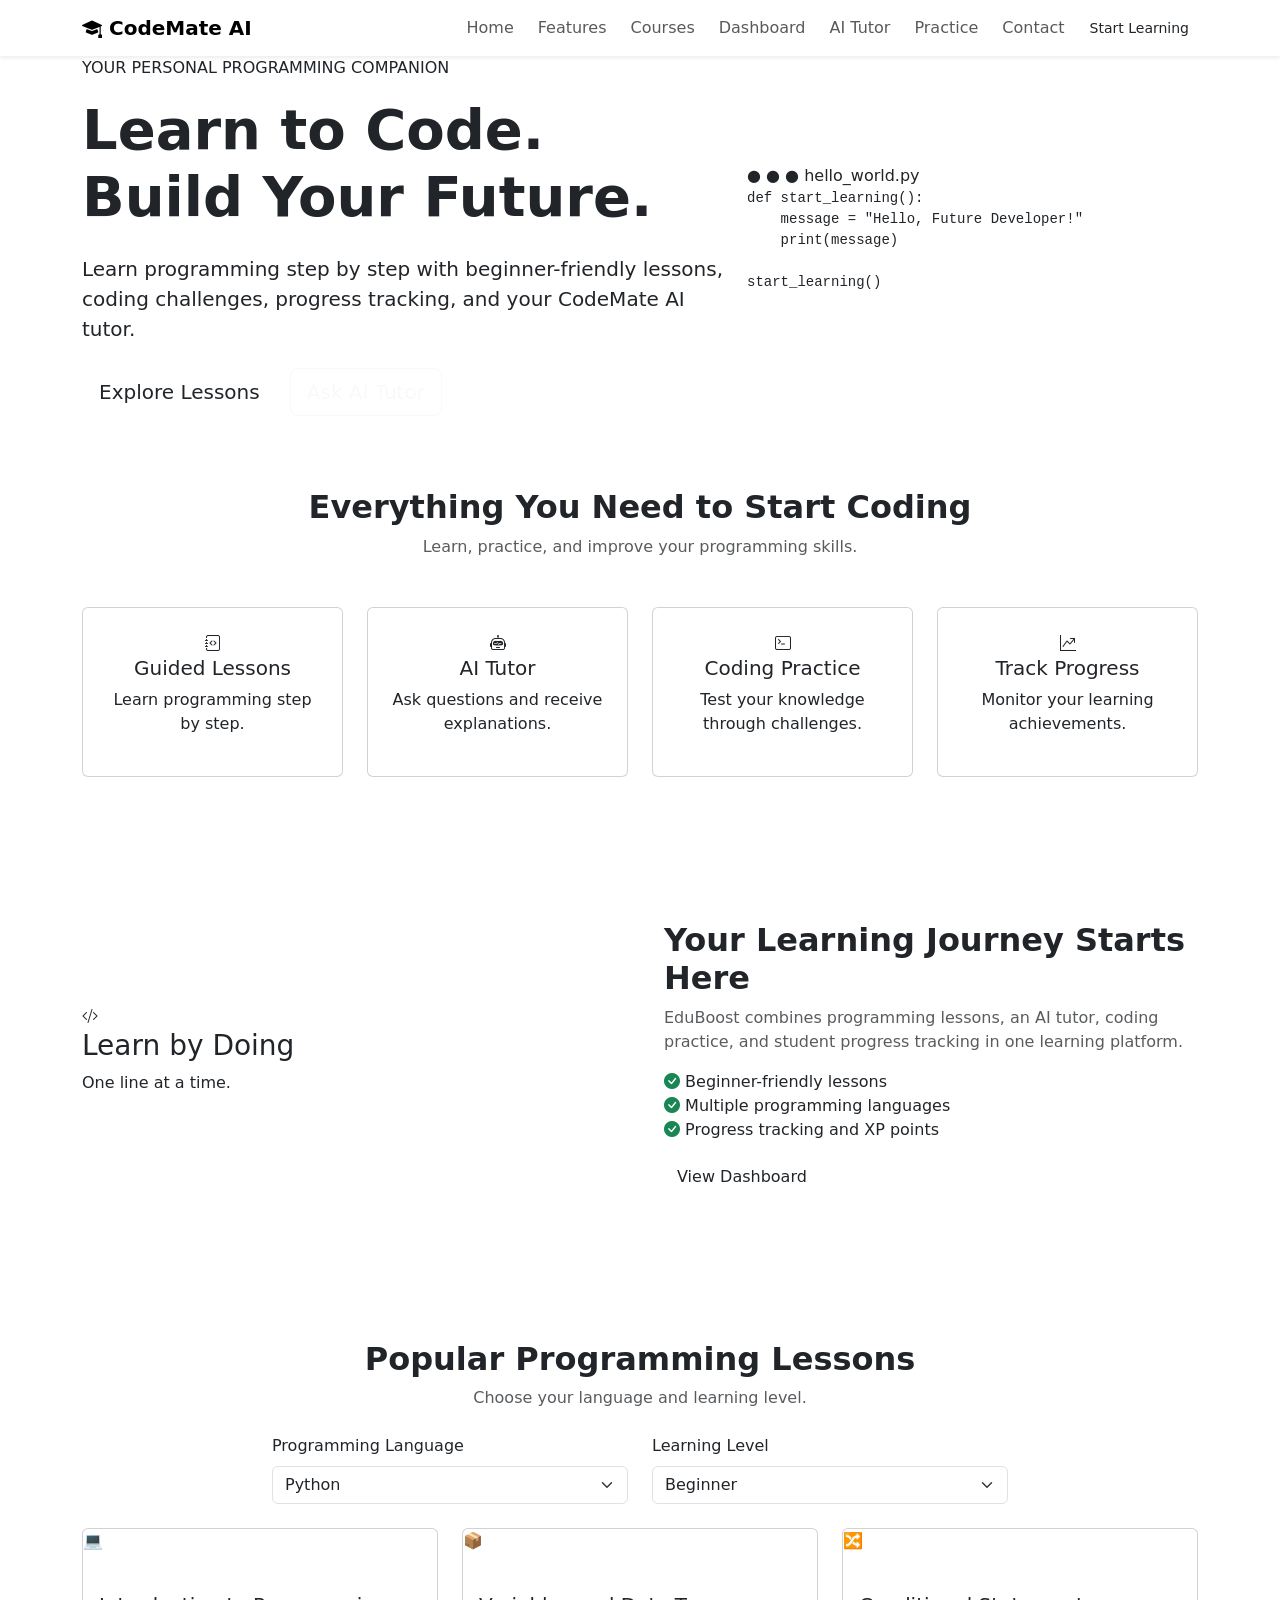
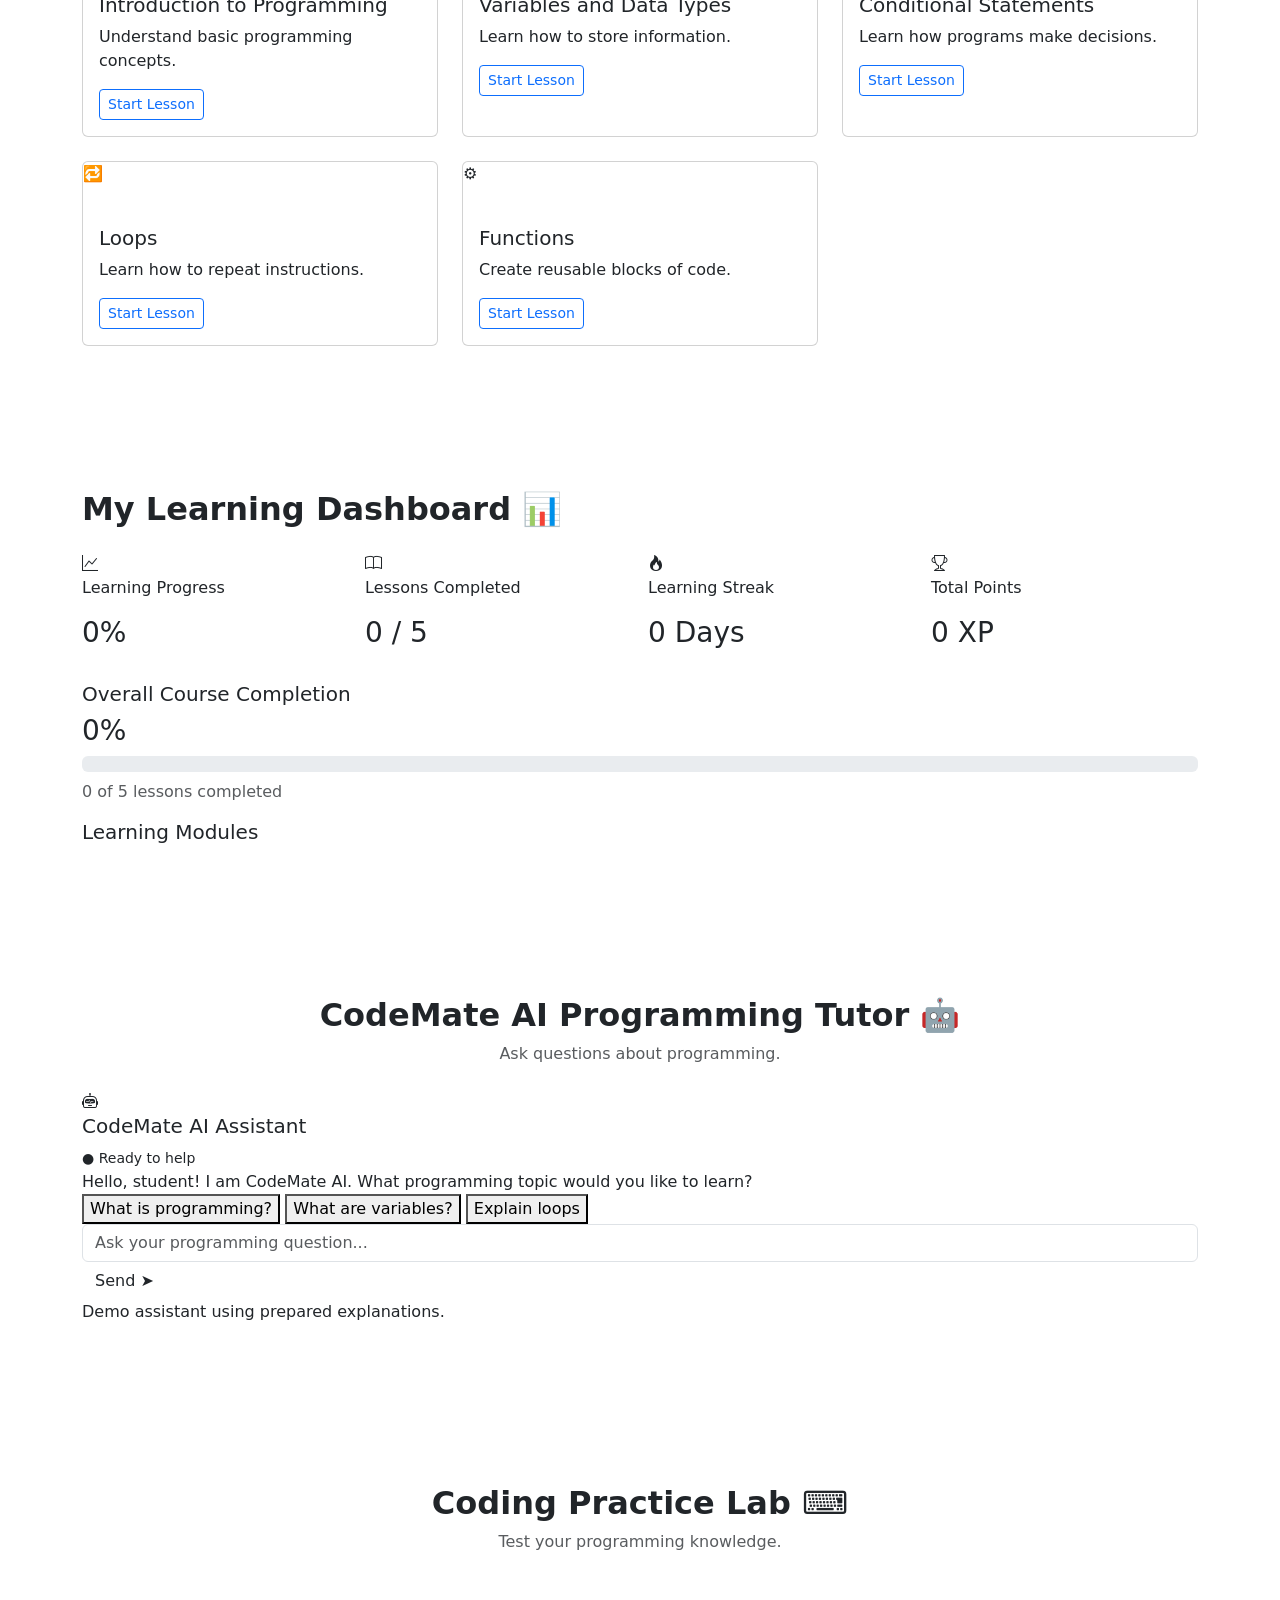
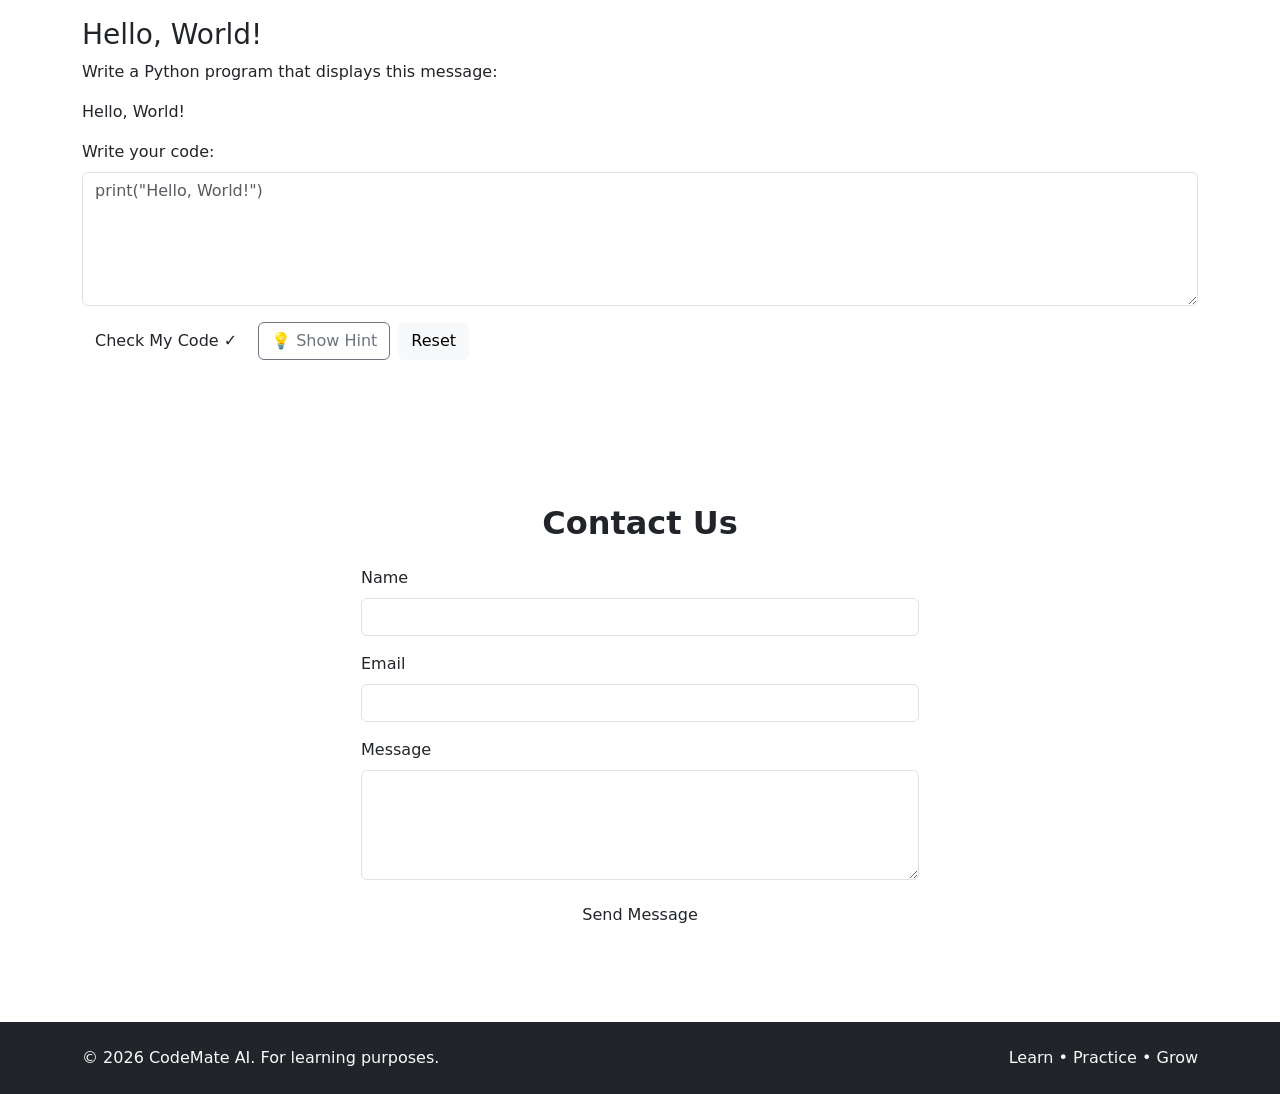
==== index.html @ 1e4319c0 "Add initial HTML structure for CodeMate AI Initial commit of the HTML structure for CodeMate AI, inc" ====
<!DOCTYPE html>
<html lang="en">
<head>
  <meta charset="UTF-8">
  <meta name="viewport" content="width=device-width, initial-scale=1">
  <title>CodeMate AI | Programming Tutor</title>

  <link href="https://cdn.jsdelivr.net/npm/bootstrap@5.3.3/dist/css/bootstrap.min.css" rel="stylesheet">
  <link href="https://cdn.jsdelivr.net/npm/bootstrap-icons@1.11.3/font/bootstrap-icons.min.css" rel="stylesheet">
  <link href="assets/css/style.css" rel="stylesheet">
</head>
<body>

<!-- NAVBAR -->
<nav class="navbar navbar-expand-lg bg-white shadow-sm sticky-top">
  <div class="container">
    <a class="navbar-brand fw-bold" href="#home">
      <i class="bi bi-mortarboard-fill"></i> CodeMate <span class="brand-ai">AI</span>
    </a>

    <button class="navbar-toggler" type="button" data-bs-toggle="collapse"
      data-bs-target="#mainNav">
      <span class="navbar-toggler-icon"></span>
    </button>

    <div class="collapse navbar-collapse" id="mainNav">
      <ul class="navbar-nav ms-auto align-items-lg-center gap-lg-2">
        <li class="nav-item"><a class="nav-link" href="#home">Home</a></li>
        <li class="nav-item"><a class="nav-link" href="#features">Features</a></li>
        <li class="nav-item"><a class="nav-link" href="#courses">Courses</a></li>
        <li class="nav-item"><a class="nav-link" href="#dashboard">Dashboard</a></li>
        <li class="nav-item"><a class="nav-link" href="#ai-tutor">AI Tutor</a></li>
        <li class="nav-item"><a class="nav-link" href="#practice">Practice</a></li>
        <li class="nav-item"><a class="nav-link" href="#contact">Contact</a></li>
        <li class="nav-item"><a class="btn btn-brand btn-sm" href="#courses">Start Learning</a></li>
      </ul>
    </div>
  </div>
</nav>

<!-- HERO -->
<header class="hero" id="home">
  <div class="container">
    <div class="row align-items-center min-vh-hero">
      <div class="col-lg-7 text-center text-lg-start">
        <span class="eyebrow">YOUR PERSONAL PROGRAMMING COMPANION</span>
        <h1 class="display-4 fw-bold mt-3">
          Learn to Code.<br>
          <span class="gradient-text">Build Your Future.</span>
        </h1>
        <p class="lead my-4">
          Learn programming step by step with beginner-friendly lessons,
          coding challenges, progress tracking, and your CodeMate AI tutor.
        </p>
        <a href="#courses" class="btn btn-brand btn-lg me-2">Explore Lessons</a>
        <a href="#ai-tutor" class="btn btn-outline-light btn-lg">Ask AI Tutor</a>
      </div>

      <div class="col-lg-5 d-none d-lg-block">
        <div class="code-window">
          <div class="window-dots">● ● ● <span>hello_world.py</span></div>
          <pre><span class="code-purple">def</span> start_learning():
    message = <span class="code-green">"Hello, Future Developer!"</span>
    print(message)

start_learning()</pre>
        </div>
      </div>
    </div>
  </div>
</header>

<!-- FEATURES -->
<section id="features" class="py-5">
  <div class="container py-4">
    <div class="text-center mb-5">
      <h2 class="fw-bold">Everything You Need to Start Coding</h2>
      <p class="text-muted">Learn, practice, and improve your programming skills.</p>
    </div>

    <div class="row g-4">
      <div class="col-md-3">
        <div class="card feature-card text-center p-4 h-100">
          <i class="bi bi-journal-code feature-icon"></i>
          <h5>Guided Lessons</h5>
          <p>Learn programming step by step.</p>
        </div>
      </div>

      <div class="col-md-3">
        <div class="card feature-card text-center p-4 h-100">
          <i class="bi bi-robot feature-icon"></i>
          <h5>AI Tutor</h5>
          <p>Ask questions and receive explanations.</p>
        </div>
      </div>

      <div class="col-md-3">
        <div class="card feature-card text-center p-4 h-100">
          <i class="bi bi-terminal feature-icon"></i>
          <h5>Coding Practice</h5>
          <p>Test your knowledge through challenges.</p>
        </div>
      </div>

      <div class="col-md-3">
        <div class="card feature-card text-center p-4 h-100">
          <i class="bi bi-graph-up-arrow feature-icon"></i>
          <h5>Track Progress</h5>
          <p>Monitor your learning achievements.</p>
        </div>
      </div>
    </div>
  </div>
</section>

<!-- ABOUT -->
<section class="py-5 bg-white">
  <div class="container py-4">
    <div class="row align-items-center g-5">
      <div class="col-lg-6">
        <div class="learning-art">
          <i class="bi bi-code-slash"></i>
          <h3>Learn by Doing</h3>
          <p>One line at a time.</p>
        </div>
      </div>

      <div class="col-lg-6">
        <h2 class="fw-bold">Your Learning Journey Starts Here</h2>
        <p class="text-muted">
          EduBoost combines programming lessons, an AI tutor, coding practice,
          and student progress tracking in one learning platform.
        </p>
        <ul class="list-unstyled">
          <li><i class="bi bi-check-circle-fill text-success"></i> Beginner-friendly lessons</li>
          <li><i class="bi bi-check-circle-fill text-success"></i> Multiple programming languages</li>
          <li><i class="bi bi-check-circle-fill text-success"></i> Progress tracking and XP points</li>
        </ul>
        <a href="#dashboard" class="btn btn-brand">View Dashboard</a>
      </div>
    </div>
  </div>
</section>

<!-- COURSES -->
<section id="courses" class="py-5">
  <div class="container py-4">
    <div class="text-center mb-4">
      <h2 class="fw-bold">Popular Programming Lessons</h2>
      <p class="text-muted">Choose your language and learning level.</p>
    </div>

    <div class="row justify-content-center mb-4">
      <div class="col-md-4">
        <label class="form-label">Programming Language</label>
        <select id="language" class="form-select">
          <option>Python</option>
          <option>Java</option>
          <option>C++</option>
          <option>JavaScript</option>
        </select>
      </div>
      <div class="col-md-4">
        <label class="form-label">Learning Level</label>
        <select id="level" class="form-select">
          <option>Beginner</option>
          <option>Intermediate</option>
        </select>
      </div>
    </div>

    <div class="row g-4" id="lessonCards">

      <div class="col-md-6 col-lg-4">
        <div class="card course-card h-100">
          <div class="course-icon">💻</div>
          <div class="card-body">
            <span class="badge bg-brand">Lesson 01</span>
            <h5>Introduction to Programming</h5>
            <p>Understand basic programming concepts.</p>
            <button class="btn btn-outline-primary btn-sm open-lesson" data-lesson="0">Start Lesson</button>
          </div>
        </div>
      </div>

      <div class="col-md-6 col-lg-4">
        <div class="card course-card h-100">
          <div class="course-icon">📦</div>
          <div class="card-body">
            <span class="badge bg-brand">Lesson 02</span>
            <h5>Variables and Data Types</h5>
            <p>Learn how to store information.</p>
            <button class="btn btn-outline-primary btn-sm open-lesson" data-lesson="1">Start Lesson</button>
          </div>
        </div>
      </div>

      <div class="col-md-6 col-lg-4">
        <div class="card course-card h-100">
          <div class="course-icon">🔀</div>
          <div class="card-body">
            <span class="badge bg-brand">Lesson 03</span>
            <h5>Conditional Statements</h5>
            <p>Learn how programs make decisions.</p>
            <button class="btn btn-outline-primary btn-sm open-lesson" data-lesson="2">Start Lesson</button>
          </div>
        </div>
      </div>

      <div class="col-md-6 col-lg-4">
        <div class="card course-card h-100">
          <div class="course-icon">🔁</div>
          <div class="card-body">
            <span class="badge bg-brand">Lesson 04</span>
            <h5>Loops</h5>
            <p>Learn how to repeat instructions.</p>
            <button class="btn btn-outline-primary btn-sm open-lesson" data-lesson="3">Start Lesson</button>
          </div>
        </div>
      </div>

      <div class="col-md-6 col-lg-4">
        <div class="card course-card h-100">
          <div class="course-icon">⚙️</div>
          <div class="card-body">
            <span class="badge bg-brand">Lesson 05</span>
            <h5>Functions</h5>
            <p>Create reusable blocks of code.</p>
            <button class="btn btn-outline-primary btn-sm open-lesson" data-lesson="4">Start Lesson</button>
          </div>
        </div>
      </div>

    </div>

    <div id="lessonViewer" class="lesson-viewer mt-4 d-none">
      <button id="closeLesson" class="btn btn-sm btn-outline-secondary float-end">Close</button>
      <h3 id="lessonTitle"></h3>
      <p id="lessonDescription"></p>
      <pre id="lessonExample" class="lesson-example"></pre>
      <button id="completeLessonBtn" class="btn btn-brand">Complete Lesson ✓</button>
      <span id="lessonStatus" class="text-success ms-2"></span>
    </div>
  </div>
</section>

<!-- DASHBOARD -->
<section id="dashboard" class="py-5 bg-white">
  <div class="container py-4">
    <h2 class="fw-bold mb-4">My Learning Dashboard 📊</h2>

    <div class="row g-3">
      <div class="col-6 col-lg-3">
        <div class="stat-card">
          <i class="bi bi-graph-up"></i>
          <p>Learning Progress</p>
          <h3 id="dashboardProgress">0%</h3>
        </div>
      </div>

      <div class="col-6 col-lg-3">
        <div class="stat-card">
          <i class="bi bi-book"></i>
          <p>Lessons Completed</p>
          <h3 id="completedLessons">0 / 5</h3>
        </div>
      </div>

      <div class="col-6 col-lg-3">
        <div class="stat-card">
          <i class="bi bi-fire"></i>
          <p>Learning Streak</p>
          <h3 id="learningStreak">0 Days</h3>
        </div>
      </div>

      <div class="col-6 col-lg-3">
        <div class="stat-card">
          <i class="bi bi-trophy"></i>
          <p>Total Points</p>
          <h3 id="totalXP">0 XP</h3>
        </div>
      </div>
    </div>

    <div class="panel-white mt-4">
      <h5>Overall Course Completion</h5>
      <h3 id="progressPercentage">0%</h3>
      <div class="progress">
        <div id="progressFill" class="progress-bar" style="width:0%"></div>
      </div>
      <p id="progressText" class="text-muted mt-2">0 of 5 lessons completed</p>
    </div>

    <div class="panel-white mt-3">
      <h5>Learning Modules</h5>
      <div id="progressLessons"></div>
    </div>
  </div>
</section>

<!-- AI TUTOR -->
<section id="ai-tutor" class="py-5">
  <div class="container py-4">
    <div class="text-center mb-4">
      <h2 class="fw-bold">CodeMate AI Programming Tutor 🤖</h2>
      <p class="text-muted">Ask questions about programming.</p>
    </div>

    <div class="chat-container mx-auto">
      <div class="chat-header">
        <i class="bi bi-robot"></i>
        <div>
          <h5>CodeMate AI Assistant</h5>
          <small>● Ready to help</small>
        </div>
      </div>

      <div class="chat-messages" id="chatMessages">
        <div class="message bot-message">
          Hello, student! I am CodeMate AI.
          What programming topic would you like to learn?
        </div>
      </div>

      <div class="suggestions">
        <button class="suggestion-btn" data-question="What is programming?">What is programming?</button>
        <button class="suggestion-btn" data-question="What are variables?">What are variables?</button>
        <button class="suggestion-btn" data-question="Explain loops.">Explain loops</button>
      </div>

      <form id="chatForm" class="chat-input">
        <input type="text" id="userQuestion" class="form-control"
          placeholder="Ask your programming question..." required>
        <button class="btn btn-brand" type="submit">Send ➤</button>
      </form>

      <p class="chat-note">Demo assistant using prepared explanations.</p>
    </div>
  </div>
</section>

<!-- CODING PRACTICE -->
<section id="practice" class="py-5 bg-white">
  <div class="container py-4">
    <div class="text-center mb-4">
      <h2 class="fw-bold">Coding Practice Lab ⌨</h2>
      <p class="text-muted">Test your programming knowledge.</p>
    </div>

    <div class="practice-card mx-auto">
      <span class="badge bg-brand">Challenge 01 - Beginner</span>
      <h3 class="mt-3">Hello, World!</h3>
      <p>Write a Python program that displays this message:</p>

      <div class="expected-output">Hello, World!</div>

      <label for="codeEditor" class="form-label mt-3">Write your code:</label>
      <textarea id="codeEditor" class="form-control code-editor" rows="5"
        placeholder='print("Hello, World!")'></textarea>

      <div class="mt-3 d-flex gap-2 flex-wrap">
        <button id="checkCodeBtn" class="btn btn-brand">Check My Code ✓</button>
        <button id="hintBtn" class="btn btn-outline-secondary">💡 Show Hint</button>
        <button id="resetCodeBtn" class="btn btn-light">Reset</button>
      </div>

      <div id="hint" class="feedback-box d-none mt-3"></div>
      <div id="codeResult" class="feedback-box d-none mt-2"></div>
    </div>
  </div>
</section>

<!-- CONTACT -->
<section id="contact" class="py-5">
  <div class="container py-4">
    <div class="col-lg-6 mx-auto">
      <h2 class="fw-bold text-center mb-4">Contact Us</h2>

      <form id="contactForm" class="contact-card">
        <label class="form-label" for="cname">Name</label>
        <input type="text" id="cname" class="form-control mb-3" required>

        <label class="form-label" for="cemail">Email</label>
        <input type="email" id="cemail" class="form-control mb-3" required>

        <label class="form-label" for="cmsg">Message</label>
        <textarea id="cmsg" class="form-control mb-3" rows="4" required></textarea>

        <button type="submit" class="btn btn-brand w-100">Send Message</button>
        <p id="contactStatus" class="text-success mt-3"></p>
      </form>
    </div>
  </div>
</section>

<!-- FOOTER -->
<footer class="bg-dark text-light py-4">
  <div class="container d-flex justify-content-between flex-wrap gap-2">
    <span>© 2026 CodeMate AI. For learning purposes.</span>
    <span>Learn • Practice • Grow</span>
  </div>
</footer>

<script src="https://cdn.jsdelivr.net/npm/bootstrap@5.3.3/dist/js/bootstrap.bundle.min.js"></script>
<script src="assets/js/script.js"></script>
</body>
</html>
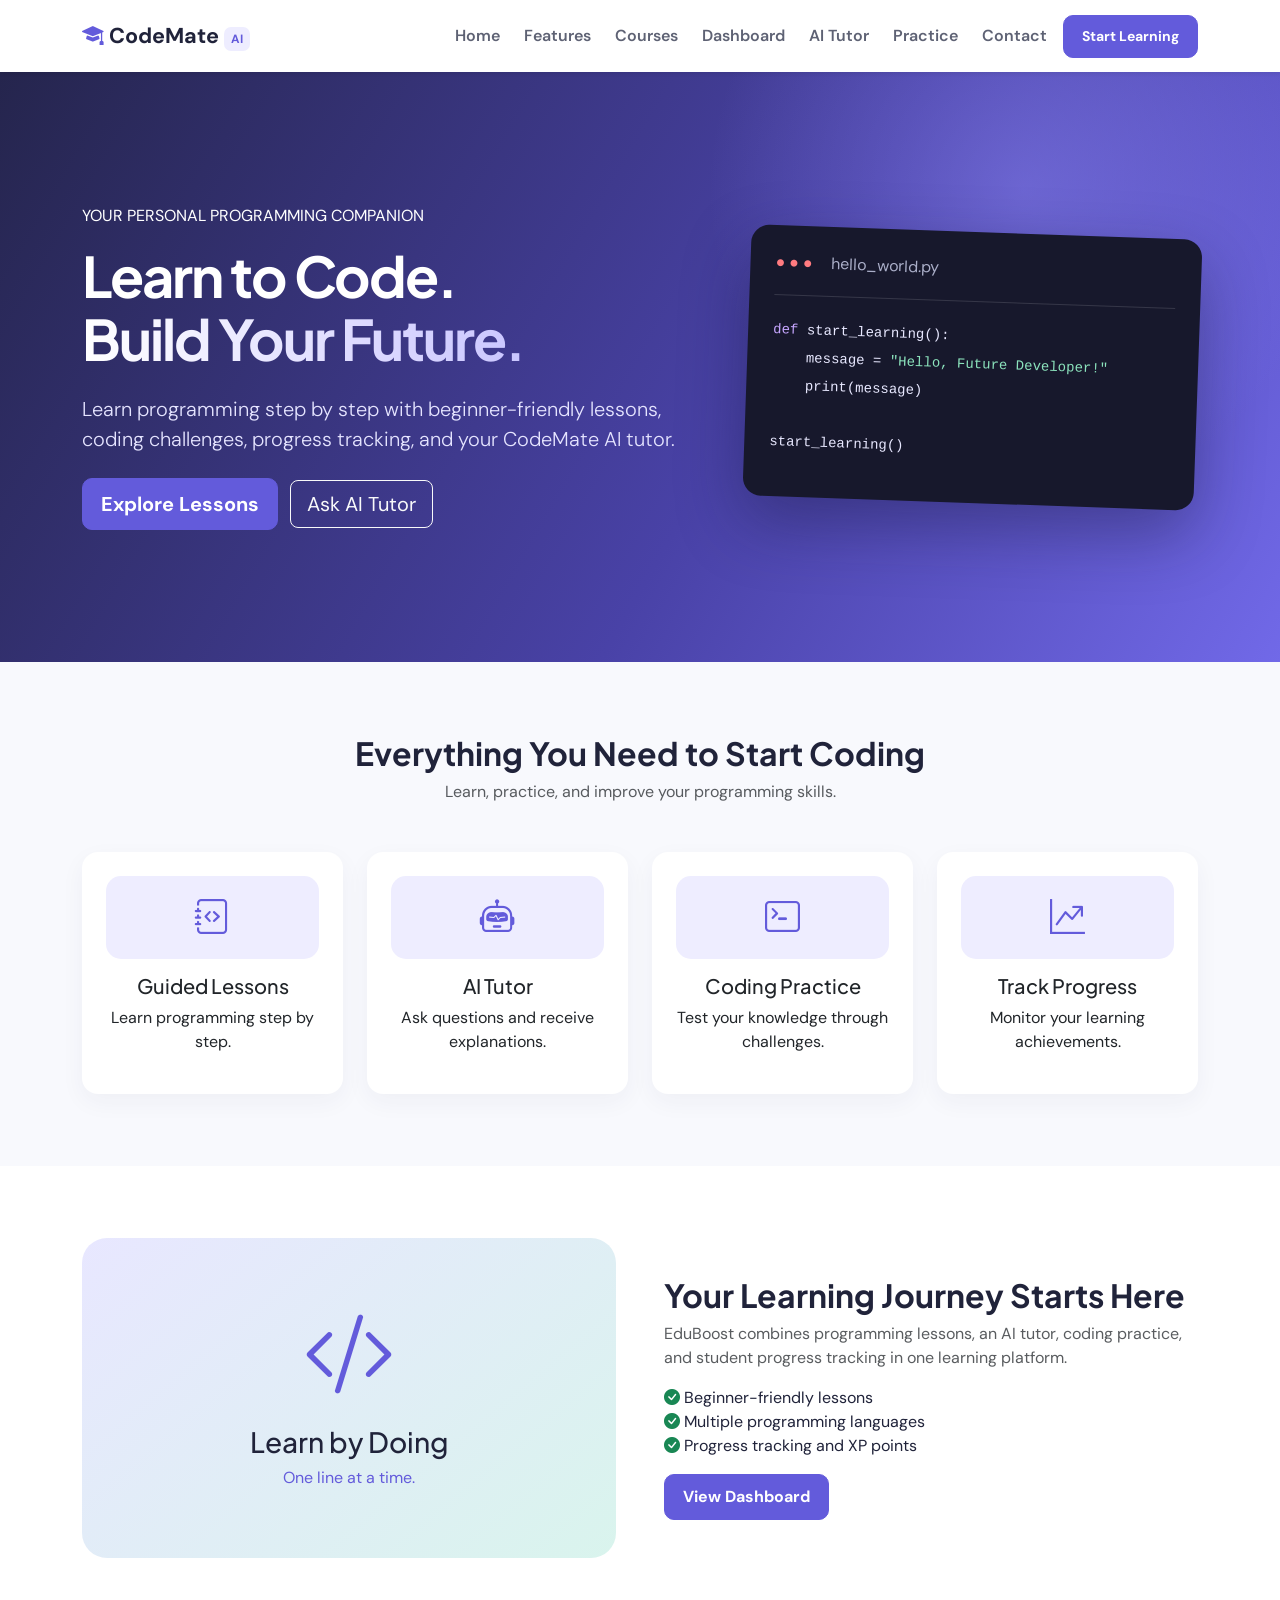
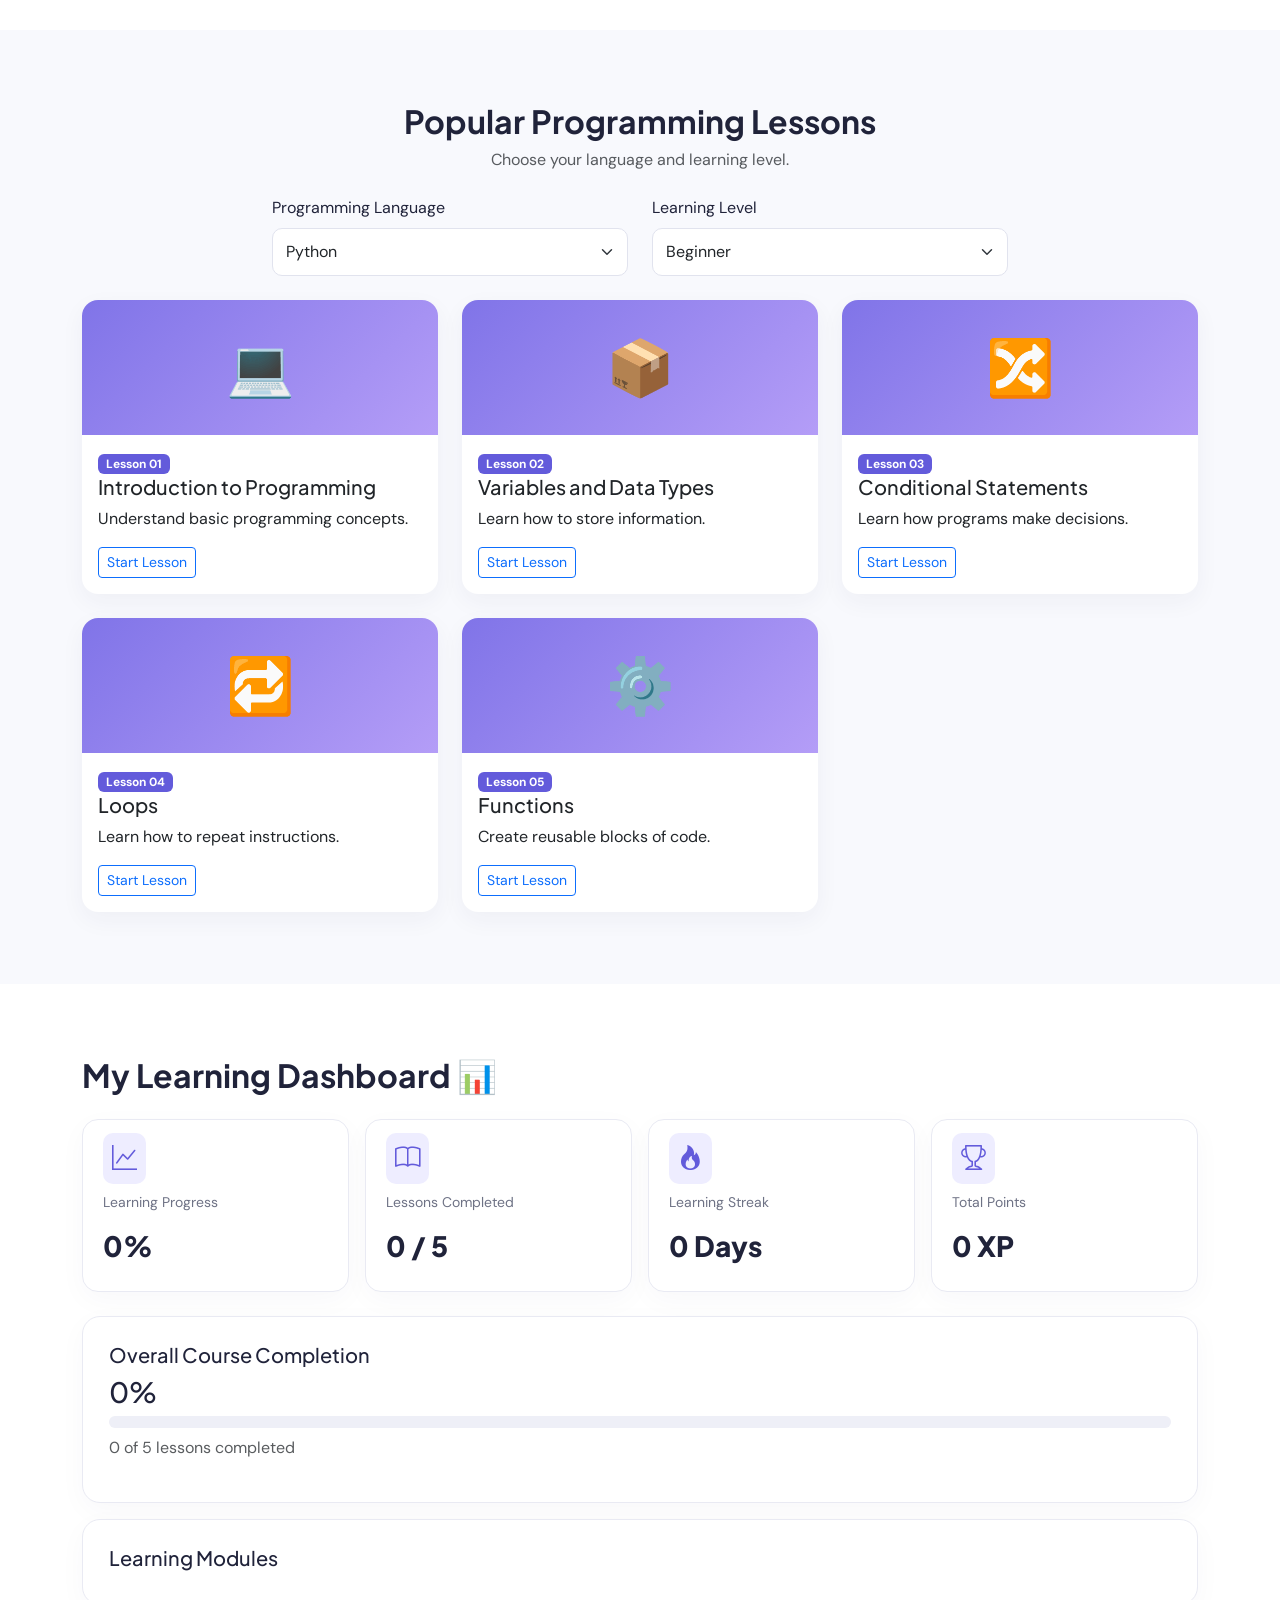
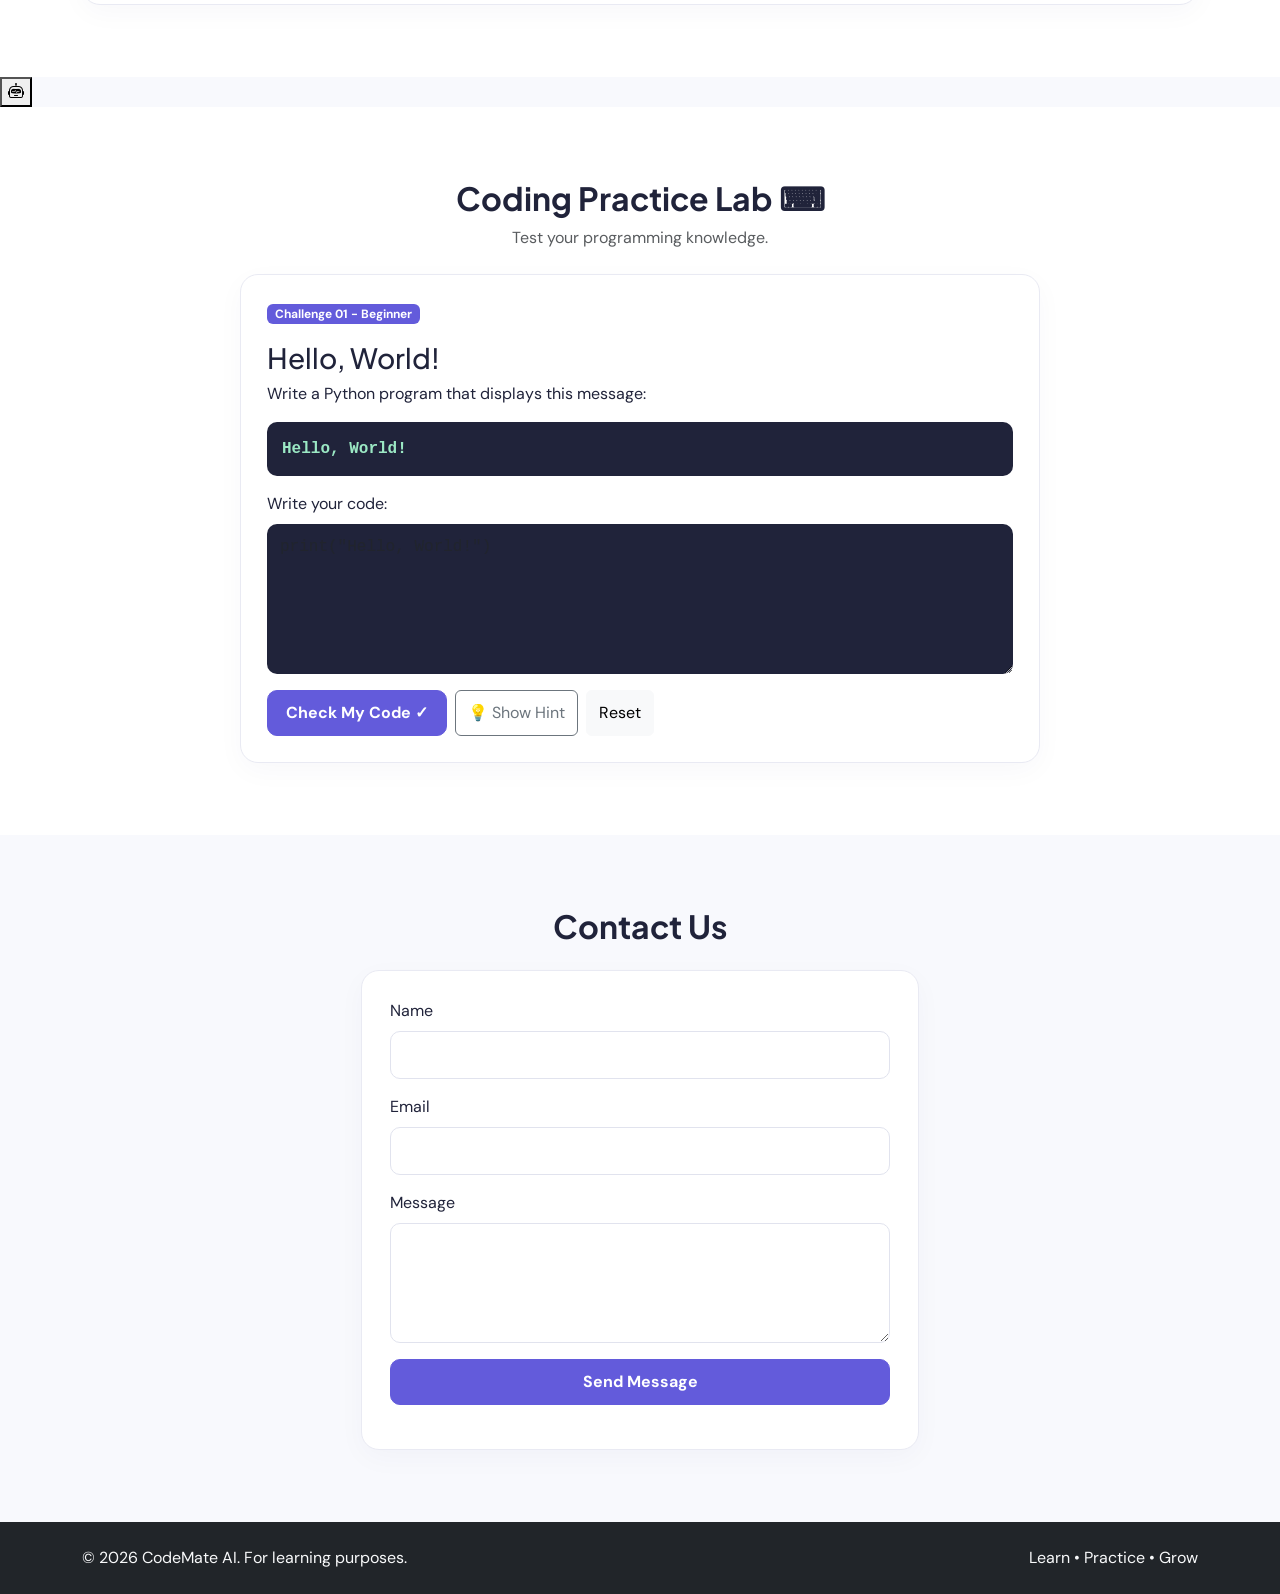
==== commit c9e1010b: "Update index.html" ====
--- a/index.html
+++ b/index.html
@@ -29,7 +29,7 @@
         <li class="nav-item"><a class="nav-link" href="#features">Features</a></li>
         <li class="nav-item"><a class="nav-link" href="#courses">Courses</a></li>
         <li class="nav-item"><a class="nav-link" href="#dashboard">Dashboard</a></li>
-        <li class="nav-item"><a class="nav-link" href="#ai-tutor">AI Tutor</a></li>
+        <li class="nav-item"><a class="nav-link" href="#" data-open-chat>AI Tutor</a></li>
         <li class="nav-item"><a class="nav-link" href="#practice">Practice</a></li>
         <li class="nav-item"><a class="nav-link" href="#contact">Contact</a></li>
         <li class="nav-item"><a class="btn btn-brand btn-sm" href="#courses">Start Learning</a></li>
@@ -53,7 +53,7 @@
           coding challenges, progress tracking, and your CodeMate AI tutor.
         </p>
         <a href="#courses" class="btn btn-brand btn-lg me-2">Explore Lessons</a>
-        <a href="#ai-tutor" class="btn btn-outline-light btn-lg">Ask AI Tutor</a>
+        <a href="#" data-open-chat class="btn btn-outline-light btn-lg">Ask AI Tutor</a>
       </div>
 
       <div class="col-lg-5 d-none d-lg-block">
@@ -300,46 +300,44 @@
   </div>
 </section>
 
-<!-- AI TUTOR -->
-<section id="ai-tutor" class="py-5">
-  <div class="container py-4">
-    <div class="text-center mb-4">
-      <h2 class="fw-bold">CodeMate AI Programming Tutor 🤖</h2>
-      <p class="text-muted">Ask questions about programming.</p>
-    </div>
-
-    <div class="chat-container mx-auto">
-      <div class="chat-header">
-        <i class="bi bi-robot"></i>
-        <div>
-          <h5>CodeMate AI Assistant</h5>
-          <small>● Ready to help</small>
-        </div>
-      </div>
-
-      <div class="chat-messages" id="chatMessages">
-        <div class="message bot-message">
-          Hello, student! I am CodeMate AI.
-          What programming topic would you like to learn?
-        </div>
-      </div>
-
-      <div class="suggestions">
-        <button class="suggestion-btn" data-question="What is programming?">What is programming?</button>
-        <button class="suggestion-btn" data-question="What are variables?">What are variables?</button>
-        <button class="suggestion-btn" data-question="Explain loops.">Explain loops</button>
-      </div>
-
-      <form id="chatForm" class="chat-input">
-        <input type="text" id="userQuestion" class="form-control"
-          placeholder="Ask your programming question..." required>
-        <button class="btn btn-brand" type="submit">Send ➤</button>
-      </form>
-
-      <p class="chat-note">Demo assistant using prepared explanations.</p>
-    </div>
-  </div>
-</section>
+<!-- FLOATING AI TUTOR (lower right) -->
+<button id="chatToggle" class="chat-fab" type="button" aria-label="Open CodeMate AI">
+  <i class="bi bi-robot"></i>
+</button>
+
+<div id="chatWidget" class="chat-widget chat-container d-none">
+  <div class="chat-header">
+    <i class="bi bi-robot"></i>
+    <div>
+      <h5>CodeMate AI Assistant</h5>
+      <small>● Ready to help</small>
+    </div>
+    <button id="chatClose" class="chat-close" type="button" aria-label="Close chat">
+      <i class="bi bi-x-lg"></i>
+    </button>
+  </div>
+
+  <div class="chat-messages" id="chatMessages">
+    <div class="message bot-message">
+      Hello, student! I am CodeMate AI.
+      What programming topic would you like to learn?
+    </div>
+  </div>
+
+  <div class="suggestions">
+    <button class="suggestion-btn" data-question="What is programming?">What is programming?</button>
+    <button class="suggestion-btn" data-question="What are variables?">What are variables?</button>
+    <button class="suggestion-btn" data-question="Explain loops.">Explain loops</button>
+  </div>
+
+  <form id="chatForm" class="chat-input">
+    <input type="text" id="userQuestion" class="form-control"
+      placeholder="Ask your programming question..." required>
+    <button class="btn btn-brand" type="submit">Send ➤</button>
+  </form>
+
+  <p class="chat-note">Demo assistant using prepared explanations.</p>
+</div>
 
 <!-- CODING PRACTICE -->
 <section id="practice" class="py-5 bg-white">
--- a/assets/css/style.css
+++ b/assets/css/style.css
@@ -0,0 +1,482 @@
+@import url('https://fonts.googleapis.com/css2?family=DM+Sans:wght@400;500;600;700&family=Plus+Jakarta+Sans:wght@600;700;800&display=swap');
+
+:root {
+    --brand: #635bdb;
+    --brand-dark: #4942b5;
+    --ink: #20233a;
+    --muted: #6e7285;
+    --soft: #f5f6ff;
+}
+
+* {
+    box-sizing: border-box;
+}
+
+html {
+    scroll-behavior: smooth;
+    scroll-padding-top: 80px;
+}
+
+body {
+    font-family: 'DM Sans', sans-serif;
+    color: var(--ink);
+    background: #f8f9fd;
+}
+
+h1, h2, h3, h4, h5 {
+    font-family: 'Plus Jakarta Sans', sans-serif;
+}
+
+/* NAVBAR */
+
+.navbar {
+    min-height: 72px;
+}
+
+.navbar-brand {
+    font-size: 1.35rem;
+    color: var(--ink);
+}
+
+.navbar-brand i {
+    color: var(--brand);
+}
+
+.brand-ai {
+    font-size: 12px;
+    background: #eeedff;
+    color: var(--brand);
+    padding: 4px 7px;
+    border-radius: 7px;
+}
+
+.nav-link {
+    font-weight: 600;
+    color: #5e6274;
+}
+
+.nav-link:hover,
+.nav-link.active {
+    color: var(--brand) !important;
+}
+
+/* BUTTONS */
+
+.btn-brand {
+    background: var(--brand);
+    border: 1px solid var(--brand);
+    color: white;
+    font-weight: 700;
+    border-radius: 10px;
+    padding: 10px 18px;
+}
+
+.btn-brand:hover {
+    background: var(--brand-dark);
+    border-color: var(--brand-dark);
+    color: white;
+}
+
+/* HERO */
+
+.hero {
+    background:
+        radial-gradient(circle at 80% 20%, rgba(151,145,255,.38), transparent 28%),
+        linear-gradient(120deg, #25254d, #4942a7 58%, #7169e8);
+    color: white;
+    overflow: hidden;
+}
+
+.min-vh-hero {
+    min-height: 590px;
+    padding-top: 60px;
+    padding-bottom: 60px;
+}
+
+.hero h1 {
+    letter-spacing: -2px;
+    line-height: 1.12;
+}
+
+.hero .lead {
+    color: #e5e4ff;
+}
+
+.gradient-text {
+    background: linear-gradient(90deg, white, #c9c5ff);
+    -webkit-background-clip: text;
+    background-clip: text;
+    color: transparent;
+}
+
+.code-window {
+    background: #17182c;
+    border-radius: 18px;
+    padding: 25px;
+    box-shadow: 0 25px 65px #17163d66;
+    transform: rotate(2deg);
+}
+
+.window-dots {
+    padding-bottom: 20px;
+    border-bottom: 1px solid #ffffff22;
+    color: #ff7b80;
+    margin-bottom: 20px;
+}
+
+.window-dots span {
+    color: #aaaec8;
+    margin-left: 15px;
+}
+
+.code-window pre {
+    color: #e8e8ff;
+    line-height: 2;
+    white-space: pre-wrap;
+    font-size: 14px;
+}
+
+.code-purple {
+    color: #c6a6ff;
+}
+
+.code-green {
+    color: #8ce4bd;
+}
+
+/* FEATURES */
+
+section {
+    scroll-margin-top: 75px;
+}
+
+.feature-card {
+    border: none;
+    border-radius: 16px;
+    box-shadow: 0 8px 25px #29295c0c;
+    transition: .3s;
+}
+
+.feature-card:hover {
+    transform: translateY(-7px);
+    box-shadow: 0 18px 35px #29295c18;
+}
+
+.feature-icon {
+    font-size: 35px;
+    color: var(--brand);
+    background: #eeedff;
+    padding: 15px;
+    border-radius: 15px;
+    margin-bottom: 15px;
+}
+
+/* ABOUT */
+
+.learning-art {
+    min-height: 320px;
+    border-radius: 25px;
+    background: linear-gradient(140deg, #e8e7ff, #d9f4ed);
+    display: flex;
+    flex-direction: column;
+    align-items: center;
+    justify-content: center;
+    color: var(--brand);
+    text-align: center;
+}
+
+.learning-art i {
+    font-size: 90px;
+}
+
+.learning-art h3 {
+    color: var(--ink);
+}
+
+/* COURSES */
+
+.course-card {
+    border: none;
+    border-radius: 16px;
+    overflow: hidden;
+    box-shadow: 0 8px 25px #29295c0c;
+    transition: .3s;
+}
+
+.course-card:hover {
+    transform: translateY(-6px);
+}
+
+.course-icon {
+    height: 135px;
+    display: grid;
+    place-items: center;
+    font-size: 55px;
+    background: linear-gradient(135deg, #8074e8, #b49df7);
+    color: white;
+}
+
+.bg-brand {
+    background: var(--brand) !important;
+}
+
+.lesson-viewer,
+.panel-white,
+.practice-card,
+.contact-card {
+    background: white;
+    border: 1px solid #e9eaf3;
+    border-radius: 18px;
+    padding: 26px;
+    box-shadow: 0 8px 28px #29295c08;
+}
+
+.lesson-example {
+    background: #20233a;
+    color: #9be8c4;
+    border-radius: 10px;
+    padding: 18px;
+    white-space: pre-wrap;
+}
+
+/* DASHBOARD */
+
+.stat-card {
+    height: 100%;
+    background: white;
+    border: 1px solid #e9eaf3;
+    border-radius: 16px;
+    padding: 20px;
+    box-shadow: 0 8px 28px #29295c08;
+}
+
+.stat-card i {
+    font-size: 25px;
+    color: var(--brand);
+    background: #eeedff;
+    padding: 9px;
+    border-radius: 10px;
+}
+
+.stat-card p {
+    color: var(--muted);
+    font-size: 14px;
+    margin-top: 15px;
+}
+
+.stat-card h3 {
+    font-weight: 800;
+}
+
+.progress {
+    height: 12px;
+    border-radius: 20px;
+    background: #eeeff7;
+}
+
+.progress-bar {
+    background: linear-gradient(90deg, var(--brand), #9c83f5);
+    border-radius: 20px;
+}
+
+.module-row {
+    display: flex;
+    justify-content: space-between;
+    padding: 13px 0;
+    border-bottom: 1px solid #e9eaf3;
+}
+
+/* AI TUTOR */
+
+.chat-container {
+    max-width: 800px;
+    background: white;
+    border: 1px solid #e9eaf3;
+    border-radius: 18px;
+    overflow: hidden;
+    box-shadow: 0 12px 35px #29295c0c;
+}
+
+.chat-header {
+    display: flex;
+    align-items: center;
+    gap: 15px;
+    padding: 20px;
+    border-bottom: 1px solid #e9eaf3;
+}
+
+.chat-header i {
+    font-size: 30px;
+    color: var(--brand);
+}
+
+.chat-header small {
+    color: #22a77d;
+}
+
+.chat-messages {
+    height: 280px;
+    overflow-y: auto;
+    padding: 22px;
+    background: #fafaff;
+    display: flex;
+    flex-direction: column;
+    gap: 12px;
+}
+
+.message {
+    max-width: 85%;
+    padding: 12px 15px;
+    border-radius: 14px;
+    line-height: 1.55;
+    white-space: pre-wrap;
+}
+
+.bot-message {
+    background: #eeedff;
+    color: #34315f;
+    align-self: flex-start;
+}
+
+.user-message {
+    background: var(--brand);
+    color: white;
+    align-self: flex-end;
+}
+
+.suggestions {
+    display: flex;
+    gap: 8px;
+    flex-wrap: wrap;
+    padding: 15px;
+}
+
+.suggestion-btn {
+    border: 1px solid #dcdafa;
+    background: white;
+    color: var(--brand);
+    border-radius: 20px;
+    padding: 7px 12px;
+    font-size: 13px;
+}
+
+.suggestion-btn:hover {
+    background: #eeedff;
+}
+
+.chat-input {
+    display: flex;
+    gap: 10px;
+    padding: 15px;
+}
+
+.chat-note {
+    font-size: 12px;
+    color: #9699a8;
+    padding: 0 15px 12px;
+}
+
+/* CODING PRACTICE */
+
+.practice-card {
+    max-width: 800px;
+}
+
+.expected-output {
+    background: #20233a;
+    color: #9be8c4;
+    padding: 15px;
+    border-radius: 10px;
+    font-family: monospace;
+    font-weight: bold;
+}
+
+.code-editor {
+    font-family: Consolas, monospace;
+    background: #20233a;
+    color: #d9e4ff;
+    border: none;
+    line-height: 1.6;
+}
+
+.code-editor:focus {
+    background: #20233a;
+    color: white;
+}
+
+.feedback-box {
+    padding: 13px;
+    border-radius: 10px;
+    background: #f1f0ff;
+    color: #393477;
+}
+
+.feedback-box.success {
+    background: #e7f8f0;
+    color: #176b4b;
+}
+
+.feedback-box.error {
+    background: #fff0ef;
+    color: #a33d35;
+}
+
+/* CONTACT */
+
+.contact-card {
+    padding: 28px;
+}
+
+.form-control,
+.form-select {
+    border-color: #e1e3ee;
+    border-radius: 10px;
+    padding: 11px 13px;
+}
+
+.form-control:focus,
+.form-select:focus {
+    border-color: #a49df4;
+    box-shadow: 0 0 0 .2rem #635bdb18;
+}
+
+/* FOOTER */
+
+footer a {
+    text-decoration: none;
+    color: white;
+}
+
+footer a:hover {
+    color: #c9c5ff;
+}
+
+/* RESPONSIVE */
+
+@media (max-width: 767px) {
+    .min-vh-hero {
+        min-height: auto;
+        padding-top: 75px;
+        padding-bottom: 75px;
+    }
+
+    .hero h1 {
+        font-size: 2.6rem;
+        letter-spacing: -1px;
+    }
+
+    .lesson-viewer,
+    .panel-white,
+    .practice-card,
+    .contact-card {
+        padding: 19px;
+    }
+
+    .chat-messages {
+        height: 320px;
+    }
+
+    .message {
+        max-width: 95%;
+    }
+}
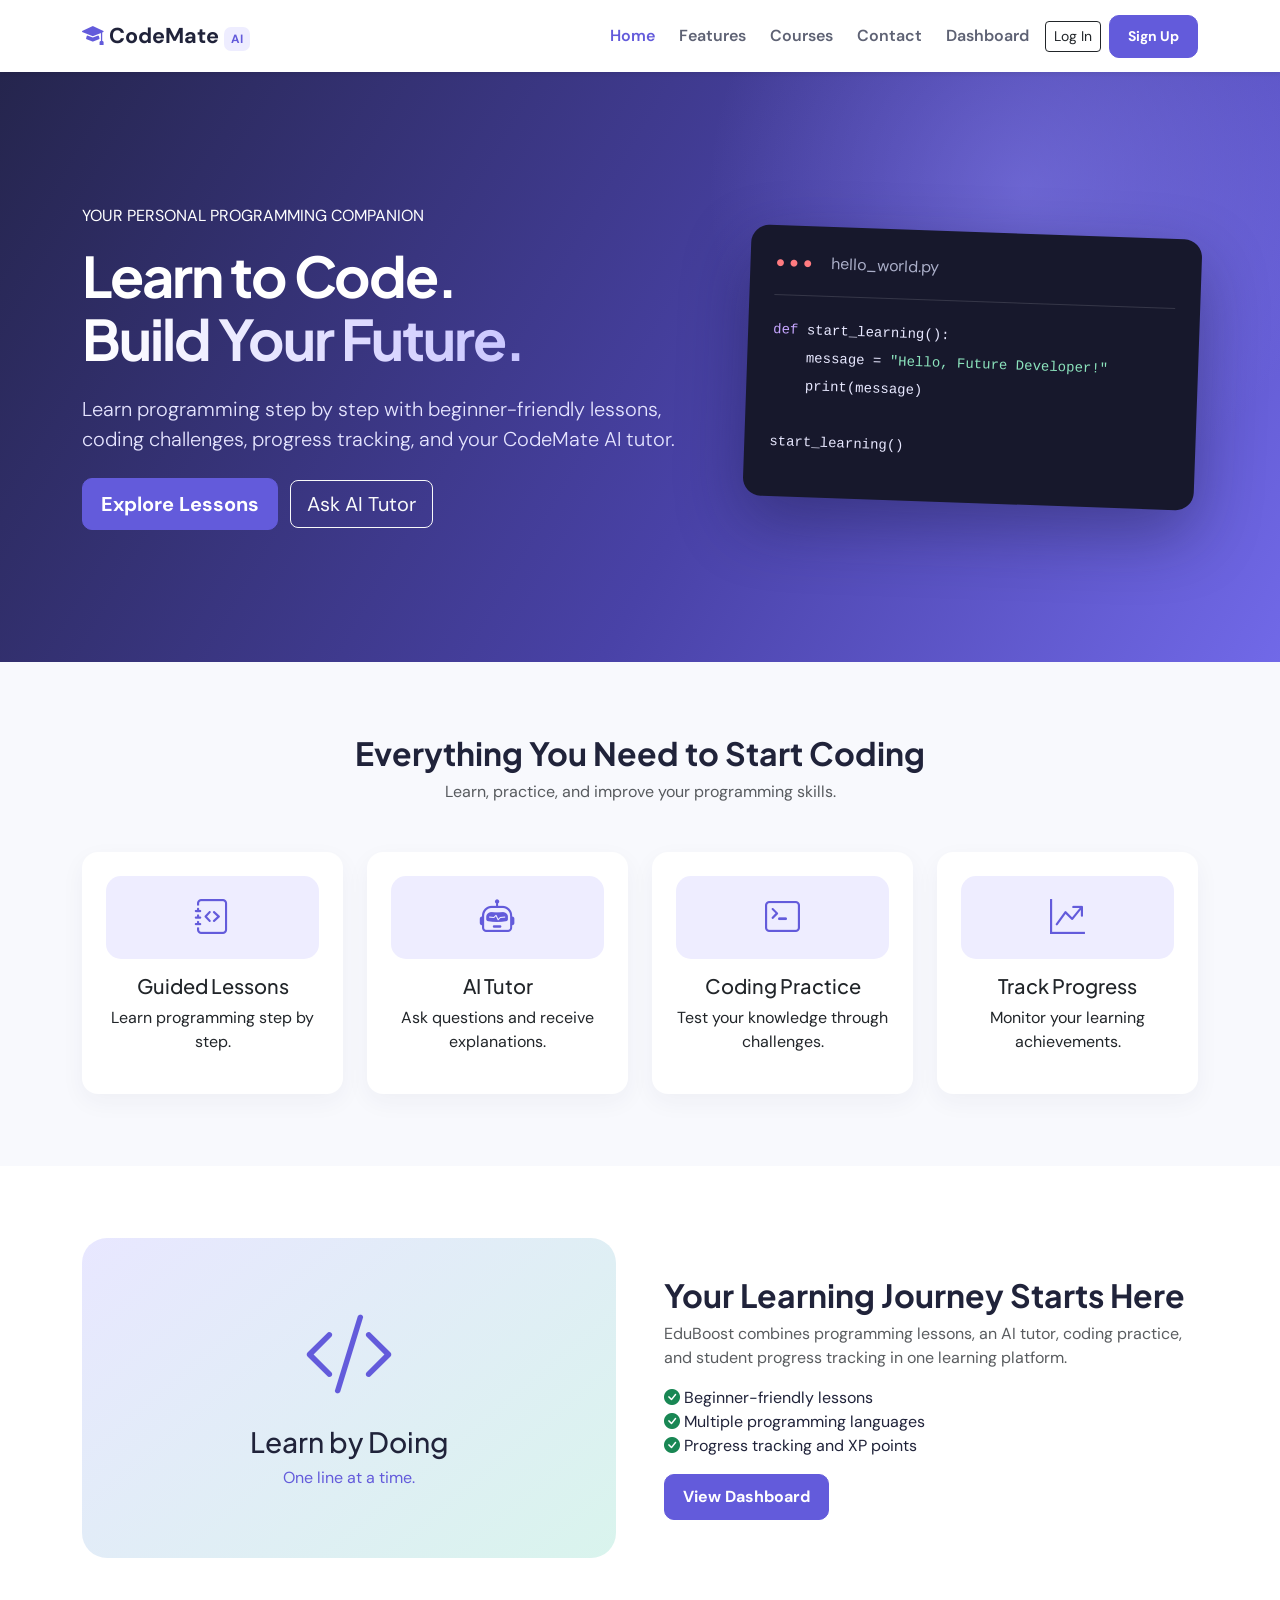
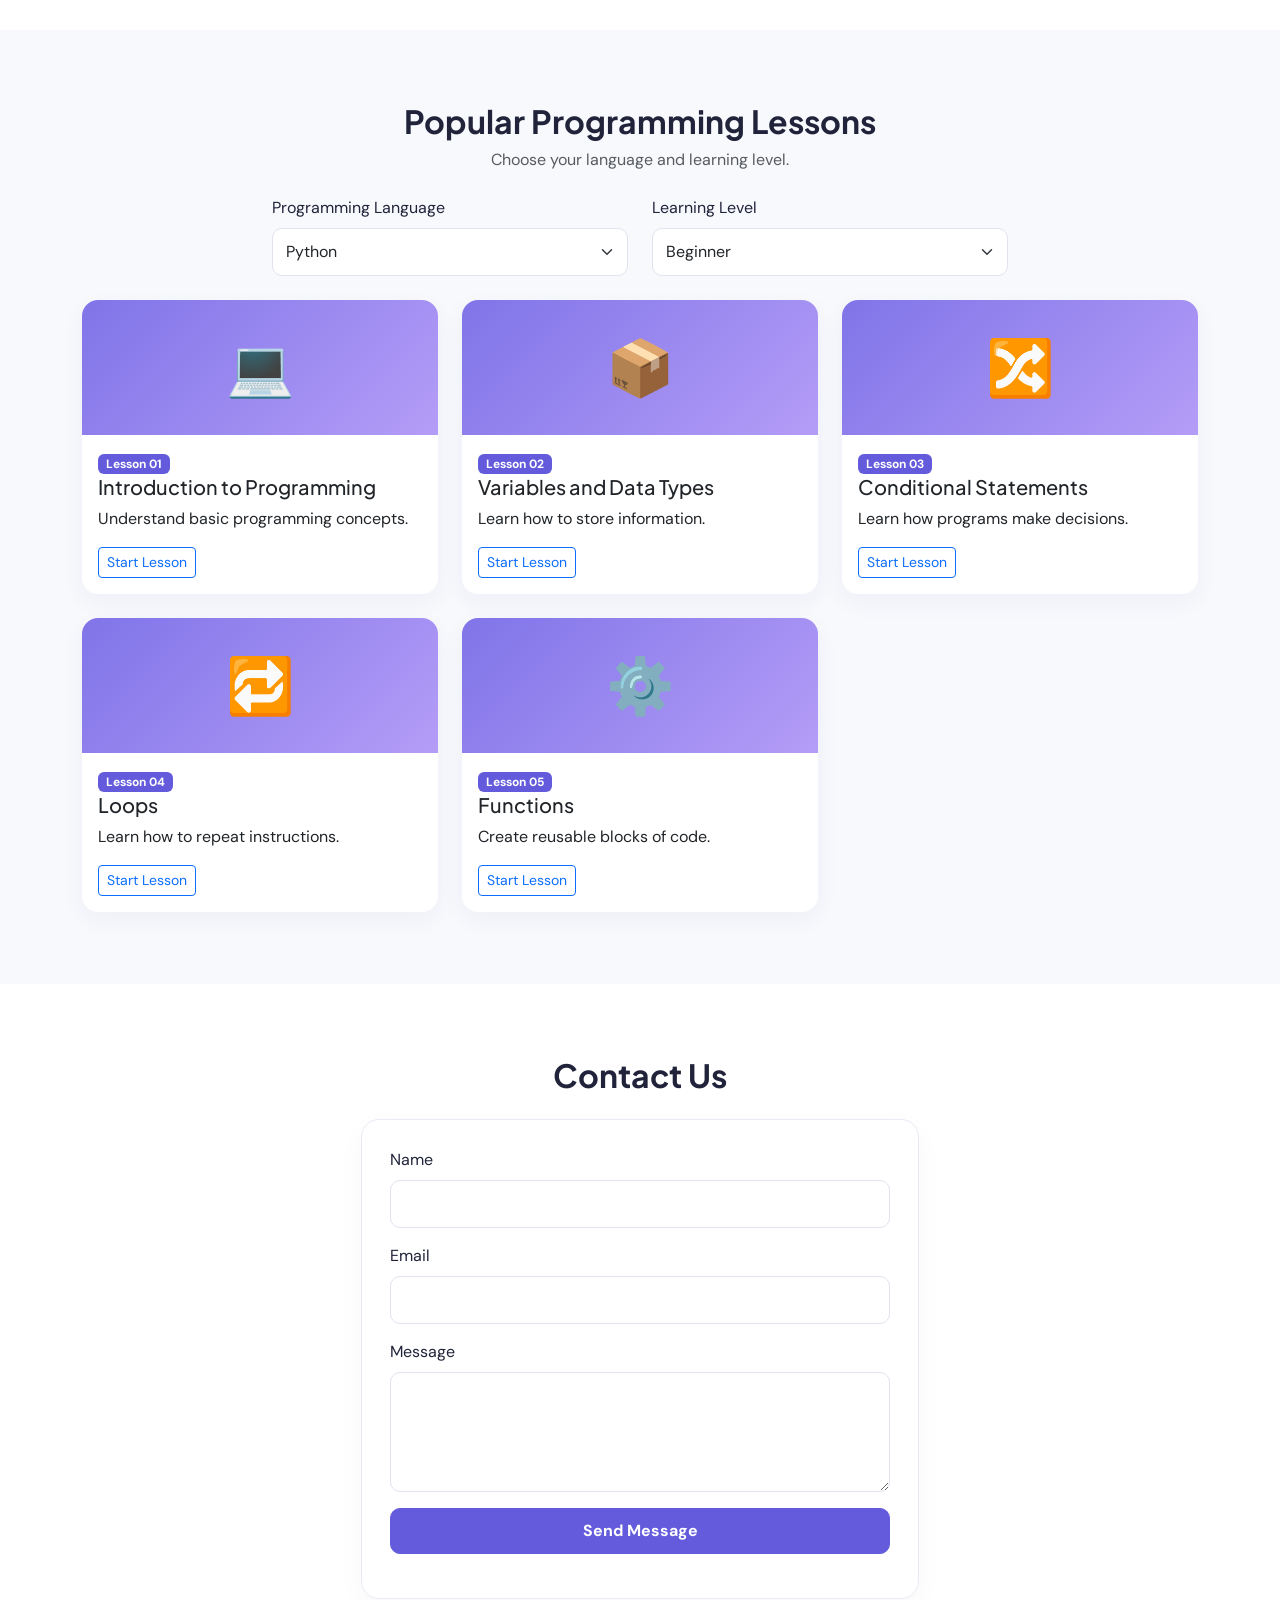
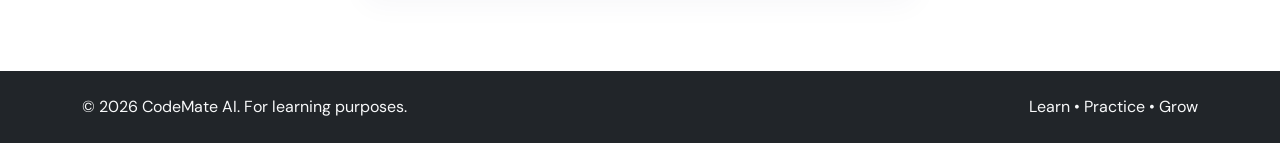
==== commit c40c7111: "Update navigation links and remove dashboard section" ====
--- a/index.html
+++ b/index.html
@@ -28,11 +28,10 @@
         <li class="nav-item"><a class="nav-link" href="#home">Home</a></li>
         <li class="nav-item"><a class="nav-link" href="#features">Features</a></li>
         <li class="nav-item"><a class="nav-link" href="#courses">Courses</a></li>
-        <li class="nav-item"><a class="nav-link" href="#dashboard">Dashboard</a></li>
-        <li class="nav-item"><a class="nav-link" href="#" data-open-chat>AI Tutor</a></li>
-        <li class="nav-item"><a class="nav-link" href="#practice">Practice</a></li>
         <li class="nav-item"><a class="nav-link" href="#contact">Contact</a></li>
-        <li class="nav-item"><a class="btn btn-brand btn-sm" href="#courses">Start Learning</a></li>
+        <li class="nav-item"><a class="nav-link" href="pages/dashboard.html">Dashboard</a></li>
+        <li class="nav-item"><a class="btn btn-outline-dark btn-sm" href="pages/login.html">Log In</a></li>
+        <li class="nav-item"><a class="btn btn-brand btn-sm" href="pages/signup.html">Sign Up</a></li>
       </ul>
     </div>
   </div>
@@ -53,7 +52,7 @@
           coding challenges, progress tracking, and your CodeMate AI tutor.
         </p>
         <a href="#courses" class="btn btn-brand btn-lg me-2">Explore Lessons</a>
-        <a href="#" data-open-chat class="btn btn-outline-light btn-lg">Ask AI Tutor</a>
+        <a href="pages/dashboard.html" class="btn btn-outline-light btn-lg">Ask AI Tutor</a>
       </div>
 
       <div class="col-lg-5 d-none d-lg-block">
@@ -137,7 +136,7 @@
           <li><i class="bi bi-check-circle-fill text-success"></i> Multiple programming languages</li>
           <li><i class="bi bi-check-circle-fill text-success"></i> Progress tracking and XP points</li>
         </ul>
-        <a href="#dashboard" class="btn btn-brand">View Dashboard</a>
+        <a href="pages/dashboard.html" class="btn btn-brand">View Dashboard</a>
       </div>
     </div>
   </div>
@@ -245,133 +244,8 @@
   </div>
 </section>
 
-<!-- DASHBOARD -->
-<section id="dashboard" class="py-5 bg-white">
-  <div class="container py-4">
-    <h2 class="fw-bold mb-4">My Learning Dashboard 📊</h2>
-
-    <div class="row g-3">
-      <div class="col-6 col-lg-3">
-        <div class="stat-card">
-          <i class="bi bi-graph-up"></i>
-          <p>Learning Progress</p>
-          <h3 id="dashboardProgress">0%</h3>
-        </div>
-      </div>
-
-      <div class="col-6 col-lg-3">
-        <div class="stat-card">
-          <i class="bi bi-book"></i>
-          <p>Lessons Completed</p>
-          <h3 id="completedLessons">0 / 5</h3>
-        </div>
-      </div>
-
-      <div class="col-6 col-lg-3">
-        <div class="stat-card">
-          <i class="bi bi-fire"></i>
-          <p>Learning Streak</p>
-          <h3 id="learningStreak">0 Days</h3>
-        </div>
-      </div>
-
-      <div class="col-6 col-lg-3">
-        <div class="stat-card">
-          <i class="bi bi-trophy"></i>
-          <p>Total Points</p>
-          <h3 id="totalXP">0 XP</h3>
-        </div>
-      </div>
-    </div>
-
-    <div class="panel-white mt-4">
-      <h5>Overall Course Completion</h5>
-      <h3 id="progressPercentage">0%</h3>
-      <div class="progress">
-        <div id="progressFill" class="progress-bar" style="width:0%"></div>
-      </div>
-      <p id="progressText" class="text-muted mt-2">0 of 5 lessons completed</p>
-    </div>
-
-    <div class="panel-white mt-3">
-      <h5>Learning Modules</h5>
-      <div id="progressLessons"></div>
-    </div>
-  </div>
-</section>
-
-<!-- FLOATING AI TUTOR (lower right) -->
-<button id="chatToggle" class="chat-fab" type="button" aria-label="Open CodeMate AI">
-  <i class="bi bi-robot"></i>
-</button>
-
-<div id="chatWidget" class="chat-widget chat-container d-none">
-  <div class="chat-header">
-    <i class="bi bi-robot"></i>
-    <div>
-      <h5>CodeMate AI Assistant</h5>
-      <small>● Ready to help</small>
-    </div>
-    <button id="chatClose" class="chat-close" type="button" aria-label="Close chat">
-      <i class="bi bi-x-lg"></i>
-    </button>
-  </div>
-
-  <div class="chat-messages" id="chatMessages">
-    <div class="message bot-message">
-      Hello, student! I am CodeMate AI.
-      What programming topic would you like to learn?
-    </div>
-  </div>
-
-  <div class="suggestions">
-    <button class="suggestion-btn" data-question="What is programming?">What is programming?</button>
-    <button class="suggestion-btn" data-question="What are variables?">What are variables?</button>
-    <button class="suggestion-btn" data-question="Explain loops.">Explain loops</button>
-  </div>
-
-  <form id="chatForm" class="chat-input">
-    <input type="text" id="userQuestion" class="form-control"
-      placeholder="Ask your programming question..." required>
-    <button class="btn btn-brand" type="submit">Send ➤</button>
-  </form>
-
-  <p class="chat-note">Demo assistant using prepared explanations.</p>
-</div>
-
-<!-- CODING PRACTICE -->
-<section id="practice" class="py-5 bg-white">
-  <div class="container py-4">
-    <div class="text-center mb-4">
-      <h2 class="fw-bold">Coding Practice Lab ⌨</h2>
-      <p class="text-muted">Test your programming knowledge.</p>
-    </div>
-
-    <div class="practice-card mx-auto">
-      <span class="badge bg-brand">Challenge 01 - Beginner</span>
-      <h3 class="mt-3">Hello, World!</h3>
-      <p>Write a Python program that displays this message:</p>
-
-      <div class="expected-output">Hello, World!</div>
-
-      <label for="codeEditor" class="form-label mt-3">Write your code:</label>
-      <textarea id="codeEditor" class="form-control code-editor" rows="5"
-        placeholder='print("Hello, World!")'></textarea>
-
-      <div class="mt-3 d-flex gap-2 flex-wrap">
-        <button id="checkCodeBtn" class="btn btn-brand">Check My Code ✓</button>
-        <button id="hintBtn" class="btn btn-outline-secondary">💡 Show Hint</button>
-        <button id="resetCodeBtn" class="btn btn-light">Reset</button>
-      </div>
-
-      <div id="hint" class="feedback-box d-none mt-3"></div>
-      <div id="codeResult" class="feedback-box d-none mt-2"></div>
-    </div>
-  </div>
-</section>
-
 <!-- CONTACT -->
-<section id="contact" class="py-5">
+<section id="contact" class="py-5 bg-white">
   <div class="container py-4">
     <div class="col-lg-6 mx-auto">
       <h2 class="fw-bold text-center mb-4">Contact Us</h2>
--- a/assets/css/style.css
+++ b/assets/css/style.css
@@ -1,4 +1,8 @@
 @import url('https://fonts.googleapis.com/css2?family=DM+Sans:wght@400;500;600;700&family=Plus+Jakarta+Sans:wght@600;700;800&display=swap');
+
+/* =========================================================
+   PART 1: MAIN WEBSITE
+   ========================================================= */
 
 :root {
     --brand: #635bdb;
@@ -286,94 +290,138 @@
     border-bottom: 1px solid #e9eaf3;
 }
 
-/* AI TUTOR */
-
-.chat-container {
-    max-width: 800px;
-    background: white;
-    border: 1px solid #e9eaf3;
-    border-radius: 18px;
-    overflow: hidden;
-    box-shadow: 0 12px 35px #29295c0c;
-}
-
-.chat-header {
-    display: flex;
-    align-items: center;
-    gap: 15px;
-    padding: 20px;
-    border-bottom: 1px solid #e9eaf3;
-}
-
-.chat-header i {
-    font-size: 30px;
-    color: var(--brand);
-}
-
-.chat-header small {
-    color: #22a77d;
-}
-
-.chat-messages {
-    height: 280px;
-    overflow-y: auto;
-    padding: 22px;
-    background: #fafaff;
-    display: flex;
-    flex-direction: column;
-    gap: 12px;
-}
-
-.message {
-    max-width: 85%;
-    padding: 12px 15px;
-    border-radius: 14px;
-    line-height: 1.55;
-    white-space: pre-wrap;
-}
-
-.bot-message {
-    background: #eeedff;
-    color: #34315f;
-    align-self: flex-start;
-}
-
-.user-message {
-    background: var(--brand);
-    color: white;
-    align-self: flex-end;
-}
-
-.suggestions {
-    display: flex;
-    gap: 8px;
-    flex-wrap: wrap;
-    padding: 15px;
-}
-
-.suggestion-btn {
-    border: 1px solid #dcdafa;
-    background: white;
-    color: var(--brand);
-    border-radius: 20px;
-    padding: 7px 12px;
-    font-size: 13px;
-}
-
-.suggestion-btn:hover {
-    background: #eeedff;
-}
-
-.chat-input {
-    display: flex;
-    gap: 10px;
-    padding: 15px;
-}
-
-.chat-note {
-    font-size: 12px;
-    color: #9699a8;
-    padding: 0 15px 12px;
+/* ===== Floating chat button ===== */
+.chat-fab {
+  position: fixed;
+  right: 20px;
+  bottom: 20px;
+  width: 60px;
+  height: 60px;
+  border: none;
+  border-radius: 50%;
+  background: linear-gradient(135deg, #6c5ce7, #4f46e5);
+  color: #fff;
+  font-size: 1.6rem;
+  box-shadow: 0 8px 24px rgba(0, 0, 0, .25);
+  z-index: 1060;
+  cursor: pointer;
+  transition: transform .2s;
+}
+.chat-fab:hover { transform: scale(1.08); }
+
+/* ===== Chat window ===== */
+#chatWidget {
+  position: fixed;
+  right: 20px;
+  bottom: 92px;
+  width: 360px;
+  max-width: calc(100vw - 32px);
+  height: 520px;
+  max-height: calc(100vh - 120px);
+  margin: 0;
+  padding: 0;
+  display: flex;
+  flex-direction: column;
+  overflow: hidden;
+  background: #fff;
+  border-radius: 16px;
+  box-shadow: 0 12px 40px rgba(0, 0, 0, .3);
+  z-index: 1060;
+}
+
+#chatWidget .chat-header {
+  position: relative;
+  display: flex;
+  align-items: center;
+  gap: 12px;
+  padding: 14px 48px 14px 16px;
+  background: linear-gradient(135deg, #6c5ce7, #4f46e5);
+  color: #fff;
+  flex-shrink: 0;
+}
+#chatWidget .chat-header > i { font-size: 1.8rem; }
+#chatWidget .chat-header h5 { margin: 0; font-size: 1rem; font-weight: 700; }
+#chatWidget .chat-header small { opacity: .85; }
+#chatWidget .chat-close {
+  position: absolute;
+  top: 14px;
+  right: 14px;
+  background: none;
+  border: none;
+  color: #fff;
+  font-size: 1.1rem;
+  cursor: pointer;
+}
+
+#chatWidget .chat-messages {
+  flex: 1;
+  overflow-y: auto;
+  padding: 14px;
+  background: #f5f6fb;
+  display: flex;
+  flex-direction: column;
+  gap: 10px;
+}
+#chatWidget .message {
+  max-width: 85%;
+  padding: 10px 14px;
+  border-radius: 14px;
+  font-size: .92rem;
+  line-height: 1.45;
+  white-space: pre-wrap;
+}
+#chatWidget .bot-message {
+  align-self: flex-start;
+  background: #fff;
+  color: #222;
+  border: 1px solid #e4e6f0;
+  border-bottom-left-radius: 4px;
+}
+#chatWidget .user-message {
+  align-self: flex-end;
+  background: #4f46e5;
+  color: #fff;
+  border-bottom-right-radius: 4px;
+}
+
+#chatWidget .suggestions {
+  display: flex;
+  flex-wrap: wrap;
+  gap: 6px;
+  padding: 8px 12px;
+  background: #fff;
+  border-top: 1px solid #eee;
+  flex-shrink: 0;
+}
+#chatWidget .suggestion-btn {
+  border: 1px solid #c7c9f5;
+  background: #eef0ff;
+  color: #4f46e5;
+  border-radius: 20px;
+  padding: 4px 12px;
+  font-size: .8rem;
+  cursor: pointer;
+}
+
+#chatWidget .chat-input {
+  display: flex;
+  gap: 8px;
+  margin: 0;
+  padding: 10px 12px;
+  background: #fff;
+  flex-shrink: 0;
+}
+#chatWidget .chat-input .form-control { flex: 1; min-width: 0; }
+#chatWidget .chat-input .btn { white-space: nowrap; }
+
+#chatWidget .chat-note {
+  margin: 0;
+  padding: 0 12px 8px;
+  font-size: .72rem;
+  color: #888;
+  text-align: center;
+  background: #fff;
+  flex-shrink: 0;
 }
 
 /* CODING PRACTICE */
@@ -451,7 +499,7 @@
     color: #c9c5ff;
 }
 
-/* RESPONSIVE */
+/* RESPONSIVE (main site) */
 
 @media (max-width: 767px) {
     .min-vh-hero {
@@ -480,3 +528,528 @@
         max-width: 95%;
     }
 }
+
+
+/* =========================================================
+   PART 2: LOG IN / SIGN UP  (scoped to body.auth-page)
+   ========================================================= */
+
+.auth-page {
+  --a-bg: #eceefb;                              /* soft lavender surface */
+  --a-shadow-dark: rgba(120, 126, 178, 0.38);
+  --a-shadow-light: #ffffff;
+  --a-danger: #d6453d;
+  --a-slide: 0.75s cubic-bezier(0.65, 0, 0.25, 1);  /* keep in sync with SWITCH_MS in script.js */
+}
+
+.auth-page,
+.auth-page * { margin: 0; padding: 0; box-sizing: border-box; }
+
+body.auth-page {
+  min-height: 100vh;
+  display: grid;
+  place-items: center;
+  padding: clamp(12px, 3vh, 24px);
+  background: var(--a-bg);
+  font-family: 'DM Sans', sans-serif;
+  color: var(--ink);
+}
+
+.auth-page :focus-visible { outline: 2px solid var(--brand); outline-offset: 3px; }
+
+/* ---------- Card ---------- */
+.auth-page .container {
+  position: relative;
+  width: 1000px;
+  max-width: 100%;
+  height: clamp(580px, calc(100vh - 48px), 680px);
+  overflow: hidden;
+  border-radius: 18px;
+  background: var(--a-bg);
+  box-shadow: 12px 12px 28px var(--a-shadow-dark), -12px -12px 28px var(--a-shadow-light);
+}
+
+.auth-page .form-box,
+.auth-page .overlay {
+  position: absolute;
+  top: 0;
+  bottom: 0;
+  transition: left var(--a-slide);
+}
+.auth-page .form-box { width: 60%; z-index: 1; background: var(--a-bg); }
+.auth-page .overlay  { width: 40%; z-index: 2; }
+
+/* Login: form left, panel right.  Sign up: panel left, form right. */
+.auth-page .page-signin .form-box { left: 0; }
+.auth-page .page-signin .overlay  { left: 60%; }
+.auth-page .page-signup .overlay  { left: 0; }
+.auth-page .page-signup .form-box { left: 40%; }
+
+/* Slide animation (script.js adds .is-switching): the two panels swap places */
+.auth-page .page-signin.is-switching .form-box { left: 40%; }
+.auth-page .page-signin.is-switching .overlay  { left: 0; }
+.auth-page .page-signup.is-switching .form-box { left: 0; }
+.auth-page .page-signup.is-switching .overlay  { left: 60%; }
+
+.auth-page .form-box form,
+.auth-page .overlay-content { transition: opacity 0.3s ease; }
+.auth-page .is-switching .form-box form,
+.auth-page .is-switching .overlay-content { opacity: 0; }
+
+/* ---------- Form: one centered column, every row the same width ---------- */
+.auth-page .form-box form {
+  width: 100%;
+  max-width: 420px;
+  height: 100%;
+  margin: 0 auto;
+  padding: 24px 28px;
+  display: flex;
+  flex-direction: column;
+  align-items: stretch;
+  justify-content: center;
+  justify-content: safe center;
+  overflow-y: auto;
+  scrollbar-width: thin;
+}
+
+.auth-page .title {
+  font-family: 'Plus Jakarta Sans', sans-serif;
+  font-size: 2rem;
+  font-weight: 800;
+  line-height: 1.2;
+  letter-spacing: -0.5px;
+  text-align: center;
+  color: var(--ink);
+}
+.auth-page .form-box .title { font-size: 1.65rem; }
+
+.auth-page .subtitle {
+  margin: 8px 0 14px;
+  font-size: 0.85rem;
+  line-height: 1.5;
+  text-align: center;
+  color: var(--muted);
+}
+
+.auth-page .field {
+  display: flex;
+  flex-direction: column;
+  width: 100%;
+  margin-top: 12px;
+}
+.auth-page .row {
+  display: grid;
+  grid-template-columns: 1fr 1fr;
+  gap: 0 14px;
+  width: 100%;
+}
+
+.auth-page .label {
+  display: block;
+  margin: 0 0 6px 4px;
+  font-size: 0.75rem;
+  font-weight: 600;
+  line-height: 1.3;
+  color: var(--ink);
+}
+
+/* ---------- Neumorphic controls ---------- */
+.auth-page .input,
+.auth-page .select {
+  display: block;
+  width: 100%;
+  height: 42px;
+  padding: 0 16px;
+  border: none;
+  border-radius: 10px;
+  outline: 2px solid transparent;
+  background: var(--a-bg);
+  font: 500 0.85rem 'DM Sans', sans-serif;
+  color: var(--ink);
+  box-shadow: inset 4px 4px 8px var(--a-shadow-dark), inset -4px -4px 8px var(--a-shadow-light);
+  transition: outline-color 0.2s ease;
+}
+.auth-page .input::placeholder { color: #8d91a8; }
+.auth-page .input:focus-visible,
+.auth-page .select:focus-visible { outline-color: var(--brand); outline-offset: 0; }
+.auth-page .input.is-invalid,
+.auth-page .select.is-invalid { outline-color: var(--a-danger); }
+
+.auth-page .select {
+  appearance: none;
+  padding-right: 40px;
+  cursor: pointer;
+  background-image: url("data:image/svg+xml,%3Csvg xmlns='http://www.w3.org/2000/svg' viewBox='0 0 24 24' fill='none' stroke='%2320233a' stroke-width='2.4' stroke-linecap='round' stroke-linejoin='round'%3E%3Cpath d='m6 9 6 6 6-6'/%3E%3C/svg%3E");
+  background-repeat: no-repeat;
+  background-position: right 14px center;
+  background-size: 16px;
+}
+.auth-page .select:invalid { color: #8d91a8; }
+
+.auth-page .error {
+  margin: 6px 0 0 4px;
+  font-size: 0.72rem;
+  font-weight: 500;
+  color: var(--a-danger);
+}
+
+/* Checkbox */
+.auth-page .check {
+  display: flex;
+  align-items: center;
+  gap: 10px;
+  font-size: 0.8rem;
+  font-weight: 500;
+  line-height: 1.3;
+  color: var(--ink);
+  cursor: pointer;
+}
+.auth-page .check input {
+  appearance: none;
+  flex: none;
+  width: 20px;
+  height: 20px;
+  display: grid;
+  place-content: center;
+  border-radius: 6px;
+  background: var(--a-bg);
+  cursor: pointer;
+  box-shadow: inset 2px 2px 5px var(--a-shadow-dark), inset -2px -2px 5px var(--a-shadow-light);
+  transition: background 0.2s ease;
+}
+.auth-page .check input::after {
+  content: "";
+  width: 10px;
+  height: 5px;
+  border-left: 2px solid #fff;
+  border-bottom: 2px solid #fff;
+  transform: rotate(-45deg) translate(1px, -1px) scale(0);
+  transition: transform 0.15s ease;
+}
+.auth-page .check input:checked { background: var(--brand); }
+.auth-page .check input:checked::after { transform: rotate(-45deg) translate(1px, -1px) scale(1); }
+.auth-page .check a { color: var(--brand); font-weight: 600; }
+
+/* Remember me + Forgot password on one line */
+.auth-page .form-row {
+  display: flex;
+  align-items: center;
+  justify-content: space-between;
+  width: 100%;
+  margin-top: 16px;
+}
+.auth-page .forgot {
+  font-size: 0.8rem;
+  font-weight: 600;
+  white-space: nowrap;
+  color: var(--brand);
+  text-decoration: none;
+  border-bottom: 1px solid rgba(99, 91, 219, 0.35);
+  padding-bottom: 2px;
+}
+.auth-page .forgot:hover { color: var(--brand-dark); border-color: var(--brand-dark); }
+
+/* ---------- Buttons ---------- */
+.auth-page .btn {
+  display: inline-grid;
+  place-items: center;
+  height: 46px;
+  padding: 0 34px;
+  border: none;
+  border-radius: 999px;
+  font: 700 0.74rem 'DM Sans', sans-serif;
+  letter-spacing: 1.4px;
+  text-transform: uppercase;
+  text-decoration: none;
+  cursor: pointer;
+  transition: transform 0.2s, box-shadow 0.25s, background 0.25s, opacity 0.2s;
+}
+.auth-page .btn:active { transform: scale(0.97); }
+.auth-page .btn:disabled { opacity: 0.6; cursor: progress; }
+
+.auth-page .btn-block { display: grid; width: 100%; margin-top: 22px; }
+.auth-page .field + .btn-block { margin-top: 20px; }
+
+/* Main action button (same color as .btn-brand) */
+.auth-page .btn-dark {
+  background: var(--brand);
+  color: #fff;
+  box-shadow: 6px 6px 12px var(--a-shadow-dark), -6px -6px 12px var(--a-shadow-light);
+}
+.auth-page .btn-dark:hover {
+  background: var(--brand-dark);
+  box-shadow: inset 3px 3px 6px rgba(0, 0, 0, .3), inset -3px -3px 6px rgba(255, 255, 255, .12);
+}
+
+/* Button on the gradient side panel */
+.auth-page .btn-light {
+  margin-top: 6px;
+  min-width: 170px;
+  background: #fff;
+  color: var(--brand-dark);
+  box-shadow: 0 8px 20px rgba(23, 22, 61, 0.35);
+}
+.auth-page .btn-light:hover { background: #f1f0ff; }
+
+/* ---------- Side panel (same gradient as the hero) ---------- */
+.auth-page .overlay {
+  overflow: hidden;
+  color: #fff;
+  background:
+    radial-gradient(circle at 80% 20%, rgba(151, 145, 255, .38), transparent 40%),
+    linear-gradient(120deg, #25254d, #4942a7 58%, #7169e8);
+}
+
+.auth-page .circle {
+  position: absolute;
+  width: 260px;
+  height: 260px;
+  border-radius: 50%;
+  background: rgba(255, 255, 255, 0.07);
+  box-shadow: inset 8px 8px 16px rgba(0, 0, 0, 0.18), inset -8px -8px 16px rgba(255, 255, 255, 0.12);
+}
+.auth-page .circle-top    { top: -150px; right: -70px; }
+.auth-page .circle-bottom { bottom: -170px; left: -80px; }
+
+.auth-page .overlay-content {
+  position: relative;
+  height: 100%;
+  padding: 0 40px;
+  display: flex;
+  flex-direction: column;
+  align-items: center;
+  justify-content: center;
+  text-align: center;
+}
+.auth-page .overlay-content .title { font-size: 1.7rem; color: #fff; }
+.auth-page .desc {
+  margin: 16px 0 18px;
+  font-size: 0.85rem;
+  line-height: 1.7;
+  color: #e5e4ff;
+}
+
+/* ---------- Mobile: stack the panels, no slide ---------- */
+@media (max-width: 760px) {
+  .auth-page .container { height: auto; display: flex; flex-direction: column; }
+  .auth-page .container .form-box,
+  .auth-page .container .overlay {
+    position: relative;
+    top: auto;
+    bottom: auto;
+    left: auto;
+    width: 100%;
+  }
+  .auth-page .container .form-box { order: 1; padding: 36px 0; }
+  .auth-page .container .overlay  { order: 2; min-height: 260px; }
+  .auth-page .form-box form { height: auto; overflow: visible; }
+  .auth-page .overlay-content { padding: 40px; }
+}
+
+@media (prefers-reduced-motion: reduce) {
+  .auth-page *,
+  .auth-page *::before,
+  .auth-page *::after { transition: none !important; }
+}
+
+
+/* =========================================================
+   PART 3: STUDENT DASHBOARD  (scoped to body.dash-page)
+   ========================================================= */
+
+.dash-page {
+  background: #f4f6fb;
+}
+
+/* SIDEBAR */
+.dash-page .sidebar {
+  position: fixed;
+  top: 0;
+  left: 0;
+  bottom: 0;
+  width: 250px;
+  padding: 24px 16px;
+  background: linear-gradient(180deg, #0f2a6b, #0a1a45);
+  color: #fff;
+  z-index: 1040;
+  transition: transform .3s;
+}
+
+.dash-page .sidebar-brand {
+  display: flex;
+  align-items: center;
+  gap: 10px;
+  margin-bottom: 30px;
+  padding: 0 10px;
+  font-family: 'Plus Jakarta Sans', sans-serif;
+  font-size: 1.4rem;
+  font-weight: 800;
+  color: #fff;
+  text-decoration: none;
+}
+
+.dash-page .sidebar-nav {
+  display: flex;
+  flex-direction: column;
+  gap: 6px;
+}
+
+.dash-page .sidebar-nav a {
+  display: flex;
+  align-items: center;
+  gap: 12px;
+  padding: 12px 14px;
+  border-radius: 10px;
+  color: #d5dcf2;
+  font-weight: 500;
+  text-decoration: none;
+  transition: background .2s;
+}
+
+.dash-page .sidebar-nav a:hover,
+.dash-page .sidebar-nav a.active {
+  background: rgba(255, 255, 255, .12);
+  color: #fff;
+}
+
+.dash-page .sidebar-nav .logout-link {
+  margin-top: 28px;
+}
+
+/* MAIN AREA */
+.dash-page .dash-main {
+  margin-left: 250px;
+  min-height: 100vh;
+}
+
+.dash-page .dash-topbar {
+  display: flex;
+  align-items: center;
+  justify-content: space-between;
+  padding: 16px 28px;
+  background: #fff;
+  border-bottom: 1px solid #e6e8f2;
+}
+
+.dash-page .topbar-title {
+  font-weight: 600;
+  color: var(--muted);
+}
+
+.dash-page .user-menu {
+  display: flex;
+  align-items: center;
+  gap: 10px;
+  color: var(--ink);
+  font-weight: 500;
+  text-decoration: none;
+}
+
+.dash-page .user-menu i {
+  font-size: 1.9rem;
+  color: var(--brand);
+}
+
+.dash-page .dash-content {
+  padding: 32px 28px;
+}
+
+/* STAT CARDS */
+.dash-page .dash-stat {
+  display: flex;
+  align-items: center;
+  justify-content: space-between;
+  height: 100%;
+  padding: 20px;
+  background: #fff;
+  border: 1px solid #e9eaf3;
+  border-radius: 14px;
+  box-shadow: 0 6px 20px #29295c08;
+}
+
+.dash-page .dash-stat p {
+  margin: 0 0 4px;
+  font-size: .9rem;
+  color: var(--muted);
+}
+
+.dash-page .dash-stat h3 {
+  margin: 0;
+  font-weight: 800;
+}
+
+.dash-page .dash-stat i {
+  font-size: 2.2rem;
+  color: #9aa3c4;
+}
+
+/* CARDS */
+.dash-page .dash-card {
+  background: #fff;
+  border: 1px solid #e9eaf3;
+  border-radius: 14px;
+  box-shadow: 0 6px 20px #29295c08;
+  overflow: hidden;
+}
+
+.dash-page .dash-card-header {
+  padding: 16px 20px;
+  font-weight: 600;
+  border-bottom: 1px solid #e9eaf3;
+}
+
+.dash-page .dash-card-body {
+  padding: 20px;
+}
+
+.dash-page .table th {
+  font-weight: 600;
+  color: var(--ink);
+  white-space: nowrap;
+}
+
+.dash-page .table td {
+  color: #4a4e63;
+  white-space: nowrap;
+}
+
+/* MOBILE */
+@media (max-width: 991px) {
+  .dash-page .sidebar {
+    transform: translateX(-100%);
+  }
+  .dash-page .sidebar.open {
+    transform: translateX(0);
+  }
+  .dash-page .dash-main {
+    margin-left: 0;
+  }
+  .dash-page .dash-content {
+    padding: 24px 16px;
+  }
+}
+
+/* ---------- PART 3b: dashboard content sections ---------- */
+
+.dash-page .dash-topbar {
+  position: sticky;
+  top: 0;
+  z-index: 1030;
+}
+
+.dash-page .dash-section {
+  margin-bottom: 56px;
+}
+
+.dash-page .dash-section:last-child {
+  margin-bottom: 0;
+}
+
+.dash-page .dash-card .module-row:last-child {
+  border-bottom: none;
+}
+
+.dash-page .practice-card,
+.dash-page .lesson-viewer {
+  box-shadow: 0 6px 20px #29295c08;
+}
